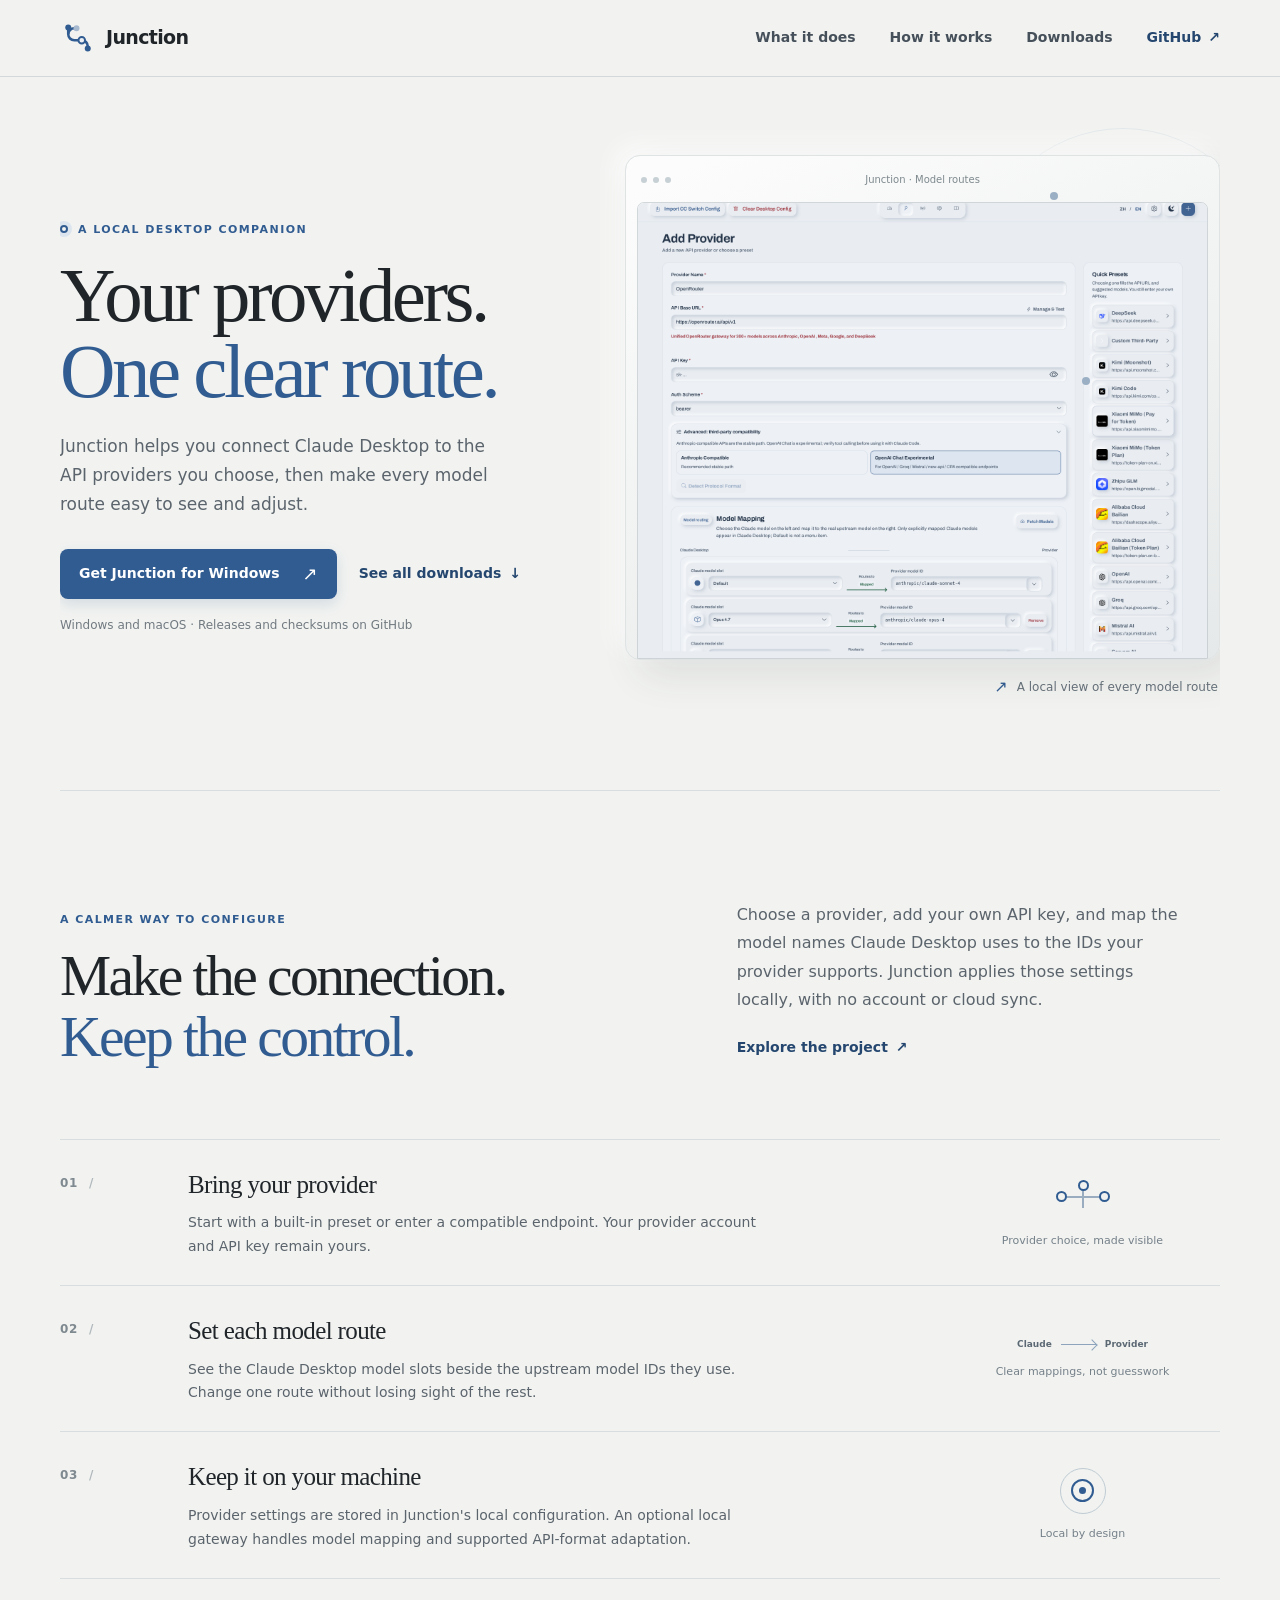
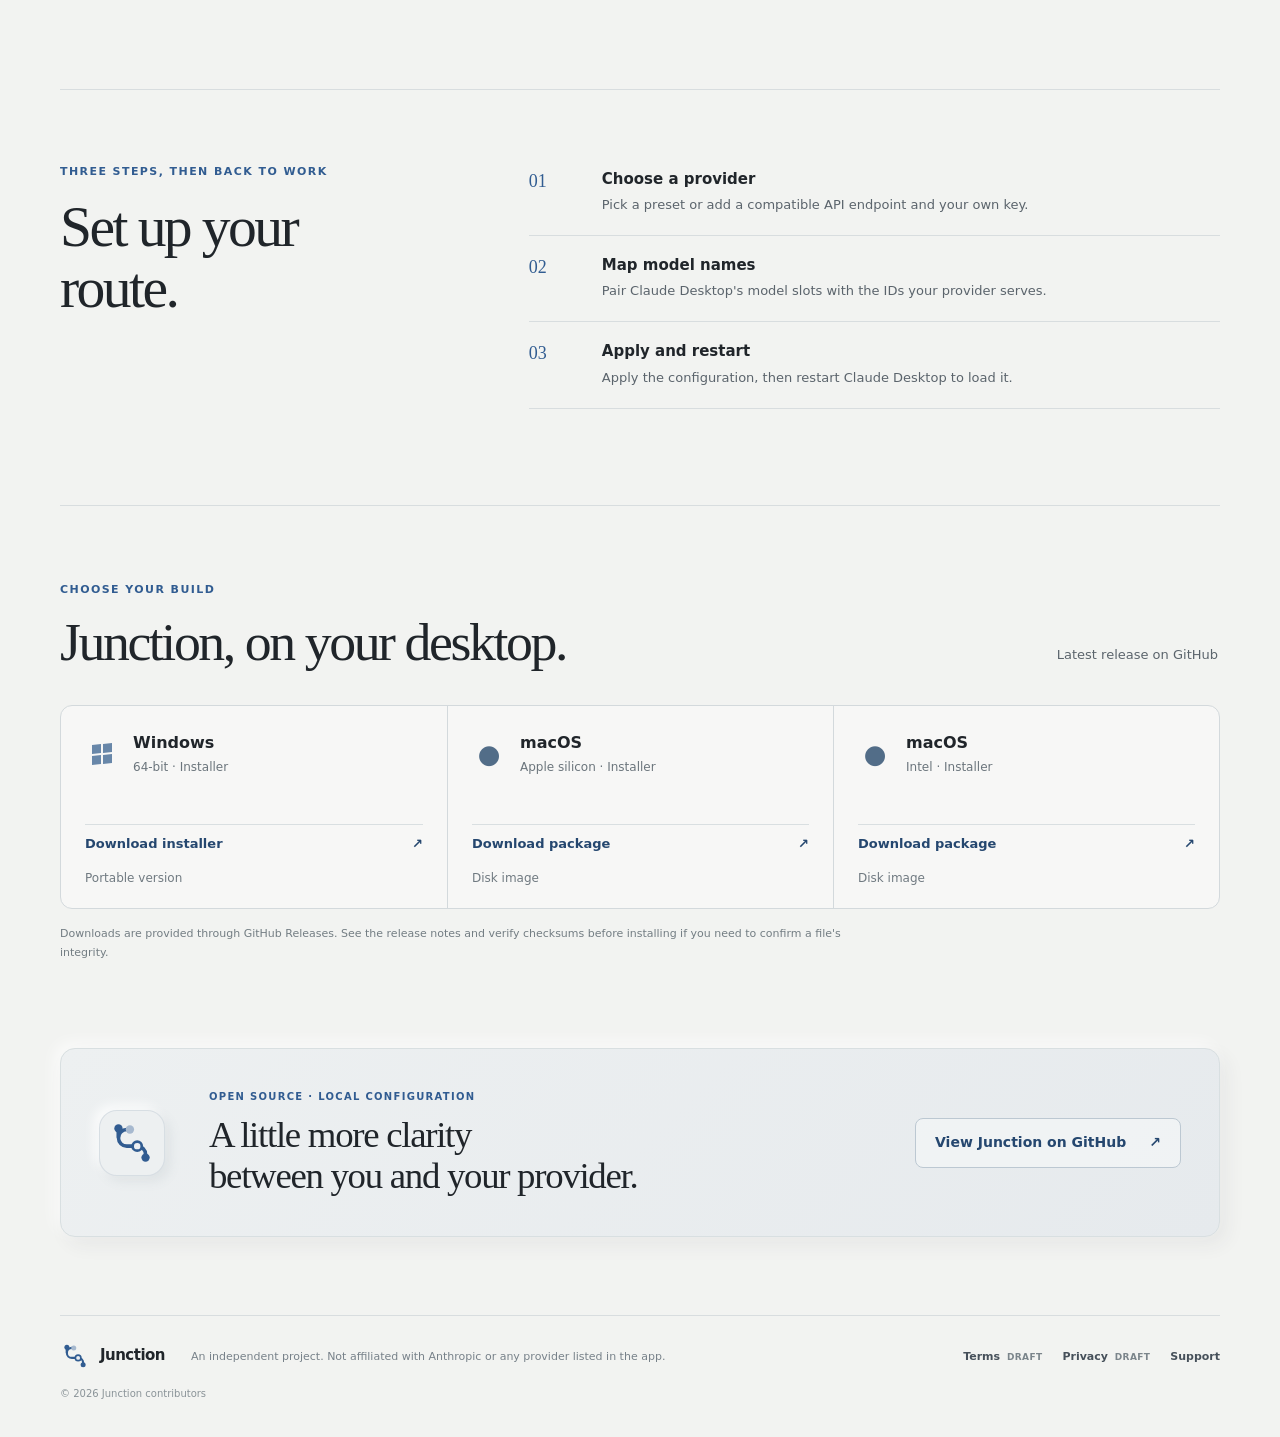
==== site/index.html @ 3b1fa1b7 "Rebrand desktop app as Junction and add product site Co-authored-by: arena-agent <297053741+arena-ag" ====
<!doctype html>
<html lang="en">
<head>
  <meta charset="utf-8">
  <meta name="viewport" content="width=device-width, initial-scale=1">
  <meta name="theme-color" content="#f2f3f1">
  <meta name="description" content="Junction keeps Claude Desktop provider settings and model routes in one clear, local control panel.">
  <title>Junction | Your providers, in one place</title>
  <link rel="icon" href="assets/junction-mark.svg" type="image/svg+xml">
  <link rel="stylesheet" href="styles.css">
  <script src="nav.js" defer></script>
  <script src="app.js" defer></script>
</head>
<body>
  <a class="skip-link" href="#main">Skip to content</a>
  <header class="site-header">
    <div class="header-inner">
      <a class="brand" href="#top" aria-label="Junction home">
        <img src="assets/junction-mark.svg" width="36" height="36" alt="">
        <span>Junction</span>
      </a>
      <button class="menu-toggle" type="button" aria-expanded="false" aria-controls="primary-nav">
        <span class="sr-only">Toggle navigation</span><span class="menu-lines" aria-hidden="true"></span>
      </button>
      <nav id="primary-nav" class="primary-nav" aria-label="Main navigation">
        <a href="#features">What it does</a>
        <a href="#how-it-works">How it works</a>
        <a href="#downloads">Downloads</a>
        <a class="nav-github" href="https://github.com/sarang-cmd/cc-desktop-switch" target="_blank" rel="noopener noreferrer">GitHub <span aria-hidden="true">↗</span></a>
      </nav>
    </div>
  </header>

  <main id="main">
    <section class="hero section-wrap" id="top" aria-labelledby="hero-title">
      <div class="hero-copy">
        <p class="eyebrow"><span class="eyebrow-dot" aria-hidden="true"></span> A local desktop companion</p>
        <h1 id="hero-title">Your providers.<br><span>One clear route.</span></h1>
        <p class="hero-lede">Junction helps you connect Claude Desktop to the API providers you choose, then make every model route easy to see and adjust.</p>
        <div class="hero-actions">
          <a class="button button-primary" id="hero-download" href="https://github.com/sarang-cmd/cc-desktop-switch/releases/latest" target="_blank" rel="noopener noreferrer">
            <span class="button-label">Get Junction for Windows</span><span class="button-arrow" aria-hidden="true">↗</span>
          </a>
          <a class="text-link" href="#downloads">See all downloads <span aria-hidden="true">↓</span></a>
        </div>
        <p class="release-note" id="release-note">Windows and macOS · Latest release</p>
      </div>
      <div class="hero-visual">
        <div class="visual-frame">
          <div class="visual-topbar" aria-hidden="true"><span></span><span></span><span></span><div>Junction · Model routes</div></div>
          <img class="product-shot" src="assets/provider-routing.png" alt="Junction's model-routing patchboard, showing provider model IDs mapped to Claude Desktop model slots">
        </div>
        <p class="visual-caption"><span class="caption-mark" aria-hidden="true">↗</span> A local view of every model route</p>
      </div>
      <div class="hero-orbit" aria-hidden="true"><span></span><span></span><span></span></div>
    </section>

    <section class="intro section-wrap" id="features" aria-labelledby="intro-title">
      <div class="section-heading">
        <p class="eyebrow">A calmer way to configure</p>
        <h2 id="intro-title">Make the connection.<br><span>Keep the control.</span></h2>
      </div>
      <div class="intro-copy">
        <p>Choose a provider, add your own API key, and map the model names Claude Desktop uses to the IDs your provider supports. Junction applies those settings locally, with no account or cloud sync.</p>
        <a class="text-link" href="https://github.com/sarang-cmd/cc-desktop-switch#what-you-can-do" target="_blank" rel="noopener noreferrer">Explore the project <span aria-hidden="true">↗</span></a>
      </div>
    </section>

    <section class="feature-list section-wrap" aria-label="Junction features">
      <article class="feature-row">
        <div class="feature-index">01 <span aria-hidden="true">/</span></div>
        <div class="feature-main"><h3>Bring your provider</h3><p>Start with a built-in preset or enter a compatible endpoint. Your provider account and API key remain yours.</p></div>
        <div class="feature-aside"><span class="feature-symbol symbol-nodes" aria-hidden="true"><i></i><i></i><i></i></span><span>Provider choice, made visible</span></div>
      </article>
      <article class="feature-row">
        <div class="feature-index">02 <span aria-hidden="true">/</span></div>
        <div class="feature-main"><h3>Set each model route</h3><p>See the Claude Desktop model slots beside the upstream model IDs they use. Change one route without losing sight of the rest.</p></div>
        <div class="feature-aside"><span class="route-sample" aria-hidden="true"><b>Claude</b><i></i><b>Provider</b></span><span>Clear mappings, not guesswork</span></div>
      </article>
      <article class="feature-row">
        <div class="feature-index">03 <span aria-hidden="true">/</span></div>
        <div class="feature-main"><h3>Keep it on your machine</h3><p>Provider settings are stored in Junction's local configuration. An optional local gateway handles model mapping and supported API-format adaptation.</p></div>
        <div class="feature-aside"><span class="local-symbol" aria-hidden="true"><span></span></span><span>Local by design</span></div>
      </article>
    </section>

    <section class="how section-wrap" id="how-it-works" aria-labelledby="how-title">
      <div class="how-heading">
        <p class="eyebrow">Three steps, then back to work</p>
        <h2 id="how-title">Set up your route.</h2>
      </div>
      <ol class="steps">
        <li><span class="step-number">01</span><div><h3>Choose a provider</h3><p>Pick a preset or add a compatible API endpoint and your own key.</p></div></li>
        <li><span class="step-number">02</span><div><h3>Map model names</h3><p>Pair Claude Desktop's model slots with the IDs your provider serves.</p></div></li>
        <li><span class="step-number">03</span><div><h3>Apply and restart</h3><p>Apply the configuration, then restart Claude Desktop to load it.</p></div></li>
      </ol>
    </section>

    <section class="downloads section-wrap" id="downloads" aria-labelledby="download-title">
      <div class="downloads-heading">
        <div><p class="eyebrow">Choose your build</p><h2 id="download-title">Junction, on your desktop.</h2></div>
        <p class="download-version" id="download-version">Latest release</p>
      </div>
      <div class="download-grid" id="download-grid" aria-live="polite">
        <article class="download-item" data-platform="windows">
          <div class="download-platform"><span class="platform-glyph glyph-windows" aria-hidden="true"><i></i><i></i><i></i><i></i></span><div><h3>Windows</h3><p>64-bit · Installer</p></div></div>
          <a class="download-link" data-asset="windows-installer" href="https://github.com/sarang-cmd/cc-desktop-switch/releases/latest" target="_blank" rel="noopener noreferrer">Download installer <span aria-hidden="true">↗</span></a>
          <a class="download-secondary" data-asset="windows-portable" href="https://github.com/sarang-cmd/cc-desktop-switch/releases/latest" target="_blank" rel="noopener noreferrer">Portable version</a>
        </article>
        <article class="download-item" data-platform="mac-arm">
          <div class="download-platform"><span class="platform-glyph glyph-apple" aria-hidden="true">●</span><div><h3>macOS</h3><p>Apple silicon · Installer</p></div></div>
          <a class="download-link" data-asset="mac-arm-pkg" href="https://github.com/sarang-cmd/cc-desktop-switch/releases/latest" target="_blank" rel="noopener noreferrer">Download package <span aria-hidden="true">↗</span></a>
          <a class="download-secondary" data-asset="mac-arm-dmg" href="https://github.com/sarang-cmd/cc-desktop-switch/releases/latest" target="_blank" rel="noopener noreferrer">Disk image</a>
        </article>
        <article class="download-item" data-platform="mac-intel">
          <div class="download-platform"><span class="platform-glyph glyph-apple" aria-hidden="true">●</span><div><h3>macOS</h3><p>Intel · Installer</p></div></div>
          <a class="download-link" data-asset="mac-intel-pkg" href="https://github.com/sarang-cmd/cc-desktop-switch/releases/latest" target="_blank" rel="noopener noreferrer">Download package <span aria-hidden="true">↗</span></a>
          <a class="download-secondary" data-asset="mac-intel-dmg" href="https://github.com/sarang-cmd/cc-desktop-switch/releases/latest" target="_blank" rel="noopener noreferrer">Disk image</a>
        </article>
      </div>
      <p class="download-footnote">Downloads are provided through GitHub Releases. See the release notes and verify checksums before installing if you need to confirm a file's integrity.</p>
    </section>

    <section class="closing section-wrap" aria-labelledby="closing-title">
      <div class="closing-mark"><img src="assets/junction-mark.svg" alt="" width="56" height="56"></div>
      <div><p class="eyebrow">Open source · Local configuration</p><h2 id="closing-title">A little more clarity<br>between you and your provider.</h2></div>
      <a class="button button-secondary" href="https://github.com/sarang-cmd/cc-desktop-switch" target="_blank" rel="noopener noreferrer">View Junction on GitHub <span aria-hidden="true">↗</span></a>
    </section>
  </main>

  <footer class="site-footer section-wrap">
    <a class="brand footer-brand" href="#top"><img src="assets/junction-mark.svg" width="30" height="30" alt=""><span>Junction</span></a>
    <p class="footer-note">An independent project. Not affiliated with Anthropic or any provider listed in the app.</p>
    <nav aria-label="Legal and project links"><a href="terms.html">Terms <span class="draft-label">Draft</span></a><a href="privacy.html">Privacy <span class="draft-label">Draft</span></a><a href="https://github.com/sarang-cmd/cc-desktop-switch/issues" target="_blank" rel="noopener noreferrer">Support</a></nav>
    <p class="copyright">© 2026 Junction contributors</p>
  </footer>
</body>
</html>
---- site/styles.css ----
:root {
  color-scheme: light;
  --paper: #f2f3f1;
  --paper-alt: #e9ecee;
  --ink: #20252a;
  --muted: #5b646c;
  --line: #d8dddf;
  --blue: #315c91;
  --blue-dark: #25476f;
  --blue-soft: #dce5ee;
  --white: #fbfcfb;
  --radius: 18px;
  font-family: "Avenir Next", Avenir, "Segoe UI", system-ui, sans-serif;
  font-synthesis: none;
  text-rendering: optimizeLegibility;
  -webkit-font-smoothing: antialiased;
  -moz-osx-font-smoothing: grayscale;
}
* { box-sizing: border-box; }
html { scroll-behavior: smooth; scroll-padding-top: 94px; }
body { margin: 0; background: var(--paper); color: var(--ink); font-size: 16px; line-height: 1.55; }
a { color: inherit; text-decoration-thickness: 1px; text-underline-offset: .2em; }
a:focus-visible, button:focus-visible { outline: 3px solid #5c82b0; outline-offset: 4px; border-radius: 4px; }
button, a { -webkit-tap-highlight-color: transparent; }
img { display: block; max-width: 100%; }
.sr-only, .skip-link:not(:focus) { position: absolute; width: 1px; height: 1px; padding: 0; margin: -1px; overflow: hidden; clip: rect(0,0,0,0); white-space: nowrap; border: 0; }
.skip-link:focus { position: fixed; z-index: 20; top: 10px; left: 10px; padding: 10px 14px; color: white; background: var(--blue-dark); }
.section-wrap, .header-inner { width: min(1160px, calc(100% - 64px)); margin-inline: auto; }
.site-header { position: sticky; z-index: 10; top: 0; border-bottom: 1px solid rgba(200,207,210,.72); background: rgba(242,243,241,.94); backdrop-filter: blur(12px); }
.header-inner { min-height: 76px; display: flex; align-items: center; justify-content: space-between; }
.brand { display: inline-flex; align-items: center; gap: 10px; color: var(--ink); text-decoration: none; font-size: 19px; font-weight: 720; letter-spacing: -.035em; }
.brand img { width: 36px; height: 36px; }
.primary-nav { display: flex; align-items: center; gap: 34px; }
.primary-nav a, .site-footer nav a { color: #46505a; text-decoration: none; font-size: 14px; font-weight: 550; }
.primary-nav a:hover, .site-footer nav a:hover { color: var(--blue); }
.primary-nav .nav-github { display: inline-flex; align-items: center; gap: 7px; color: var(--blue-dark); }
.menu-toggle { display: none; border: 0; background: transparent; padding: 10px; }
.menu-lines, .menu-lines::before, .menu-lines::after { display: block; width: 22px; height: 2px; background: var(--ink); content: ""; transition: transform .18s ease; }
.menu-lines::before { transform: translateY(-7px); }
.menu-lines::after { transform: translateY(5px); }
.hero { position: relative; display: grid; grid-template-columns: .93fr 1.07fr; align-items: center; min-height: 622px; gap: 48px; padding-block: 78px 90px; overflow: hidden; }
.hero-copy { position: relative; z-index: 1; max-width: 490px; }
.eyebrow { display: flex; align-items: center; gap: 10px; margin: 0 0 20px; color: var(--blue); font-size: 11px; font-weight: 730; letter-spacing: .13em; text-transform: uppercase; }
.eyebrow-dot { width: 8px; height: 8px; border: 2px solid var(--blue); border-radius: 50%; box-shadow: 0 0 0 4px #dce5ee; }
h1, h2, h3, p { margin-top: 0; }
h1, h2 { font-family: "Iowan Old Style", "Palatino Linotype", "Book Antiqua", Georgia, serif; font-weight: 500; letter-spacing: -.045em; }
h1 { max-width: 570px; margin-bottom: 22px; font-size: clamp(3.3rem, 6vw, 5.2rem); line-height: .99; }
h1 span, .section-heading h2 span { color: var(--blue); }
.hero-lede { max-width: 450px; margin-bottom: 30px; color: var(--muted); font-size: 17px; line-height: 1.7; }
.hero-actions { display: flex; flex-wrap: wrap; align-items: center; gap: 22px; }
.button { min-height: 50px; display: inline-flex; align-items: center; justify-content: center; gap: 23px; padding: 0 19px; border-radius: 8px; font-size: 14px; font-weight: 650; text-decoration: none; transition: background .18s ease, transform .18s ease, box-shadow .18s ease; }
.button:hover { transform: translateY(-1px); }
.button-primary { color: #fff; background: var(--blue); box-shadow: 0 5px 14px rgba(49,92,145,.16); }
.button-primary:hover { background: var(--blue-dark); box-shadow: 0 8px 18px rgba(49,92,145,.21); }
.button-arrow { font-size: 18px; font-weight: 400; }
.text-link { display: inline-flex; align-items: center; gap: 8px; color: var(--blue-dark); font-size: 14px; font-weight: 650; text-decoration: none; }
.text-link:hover { text-decoration: underline; text-underline-offset: 4px; }
.release-note { margin: 17px 0 0; color: #717a80; font-size: 12px; }
.hero-visual { position: relative; z-index: 1; width: 100%; }
.visual-frame { position: relative; padding: 11px 11px 0; border: 1px solid #dfe3e4; border-radius: 15px; background: linear-gradient(155deg, #fbfcfb 5%, #e6e9e9 100%); box-shadow: 14px 16px 38px rgba(45,54,63,.10), -9px -9px 26px rgba(255,255,255,.72); overflow: hidden; }
.visual-topbar { position: relative; height: 35px; display: flex; align-items: center; gap: 6px; padding: 0 4px 10px; color: #7e898e; font-size: 10px; }
.visual-topbar > span { width: 6px; height: 6px; border-radius: 50%; background: #c7d0d5; }
.visual-topbar > div { position: absolute; left: 50%; transform: translateX(-50%); white-space: nowrap; }
.product-shot { width: 100%; border-radius: 7px 7px 0 0; border: 1px solid rgba(183,192,197,.6); object-fit: cover; object-position: top; }
.visual-caption { display: flex; justify-content: flex-end; align-items: center; gap: 9px; margin: 15px 2px 0; color: #66717a; font-size: 12px; }
.caption-mark { color: var(--blue); font-size: 16px; }
.hero-orbit { position: absolute; top: 51px; right: -48px; width: 290px; height: 290px; border: 1px solid rgba(141,164,187,.17); border-radius: 50%; pointer-events: none; }
.hero-orbit::before, .hero-orbit::after { position: absolute; inset: 27px; border: 1px solid rgba(141,164,187,.14); border-radius: 50%; content: ""; }
.hero-orbit::after { inset: 58px; }
.hero-orbit span { position: absolute; z-index: 1; width: 8px; height: 8px; border-radius: 50%; background: #9aafc4; }
.hero-orbit span:nth-child(1) { top: 63px; left: 71px; }
.hero-orbit span:nth-child(2) { top: 143px; right: 29px; }
.hero-orbit span:nth-child(3) { bottom: 32px; left: 103px; }
.intro { display: grid; grid-template-columns: 1.1fr .9fr; gap: 86px; align-items: end; padding-block: 110px 72px; border-top: 1px solid var(--line); }
.section-heading .eyebrow, .how-heading .eyebrow, .downloads-heading .eyebrow { margin-bottom: 16px; }
.section-heading h2, .how-heading h2, .downloads-heading h2 { margin: 0; font-size: clamp(2.5rem, 4.5vw, 4rem); line-height: 1.06; }
.intro-copy { max-width: 450px; padding-bottom: 7px; }
.intro-copy p { margin: 0 0 20px; color: var(--muted); font-size: 16px; line-height: 1.78; }
.feature-list { padding-bottom: 110px; }
.feature-row { display: grid; grid-template-columns: 100px 1fr 275px; gap: 28px; align-items: center; min-height: 145px; padding-block: 26px; border-top: 1px solid var(--line); }
.feature-row:last-child { border-bottom: 1px solid var(--line); }
.feature-index { align-self: start; padding-top: 8px; color: #7f8990; font-size: 12px; font-weight: 650; letter-spacing: .06em; }
.feature-index span { margin-left: 6px; color: #b1b9bd; }
.feature-main h3 { margin: 0 0 7px; font-family: "Iowan Old Style", Georgia, serif; font-size: 25px; font-weight: 500; letter-spacing: -.025em; }
.feature-main p { max-width: 570px; margin: 0; color: var(--muted); font-size: 14px; line-height: 1.7; }
.feature-aside { display: flex; flex-direction: column; align-items: center; gap: 11px; color: #758089; font-size: 11px; }
.feature-symbol { position: relative; width: 68px; height: 46px; }
.symbol-nodes::before, .symbol-nodes::after { position: absolute; top: 21px; left: 13px; width: 41px; height: 2px; background: #9aadc0; content: ""; }
.symbol-nodes::after { top: 10px; left: 33px; width: 2px; height: 23px; }
.symbol-nodes i { position: absolute; z-index: 1; width: 11px; height: 11px; border: 2px solid var(--blue); border-radius: 50%; background: var(--paper); }
.symbol-nodes i:nth-child(1) { top: 16px; left: 7px; }
.symbol-nodes i:nth-child(2) { top: 5px; left: 29px; }
.symbol-nodes i:nth-child(3) { top: 16px; right: 7px; }
.route-sample { width: 150px; display: flex; align-items: center; justify-content: center; gap: 9px; color: #5c6974; font-size: 9px; }
.route-sample i { width: 35px; height: 1px; background: #8da4bc; position: relative; }
.route-sample i::after { position: absolute; top: -3px; right: 0; width: 7px; height: 7px; border-top: 1px solid #8da4bc; border-right: 1px solid #8da4bc; transform: rotate(45deg); content: ""; }
.local-symbol { width: 46px; height: 46px; display: grid; place-items: center; border: 1px solid #bfcbd3; border-radius: 50%; }
.local-symbol::before { width: 19px; height: 19px; border: 2px solid var(--blue); border-radius: 50%; content: ""; }
.local-symbol span { position: absolute; width: 7px; height: 7px; border-radius: 50%; background: var(--blue); }
.how { display: grid; grid-template-columns: .72fr 1.28fr; gap: 80px; padding-block: 73px 96px; border-top: 1px solid var(--line); }
.how-heading h2 { max-width: 350px; }
.steps { list-style: none; margin: 0; padding: 0; }
.steps li { display: grid; grid-template-columns: 53px 1fr; gap: 20px; padding: 18px 0 20px; border-bottom: 1px solid var(--line); }
.steps li:first-child { padding-top: 5px; }
.step-number { color: var(--blue); font-family: Georgia, serif; font-size: 18px; }
.steps h3 { margin: 0 0 4px; font-size: 15px; font-weight: 680; }
.steps p { max-width: 470px; margin: 0; color: var(--muted); font-size: 13px; }
.downloads { padding-block: 75px 86px; border-top: 1px solid var(--line); }
.downloads-heading { display: flex; align-items: end; justify-content: space-between; gap: 24px; margin-bottom: 34px; }
.downloads-heading h2 { font-size: clamp(2.25rem, 4.2vw, 3.6rem); }
.download-version { margin: 0 2px 6px 0; color: var(--muted); font-size: 13px; }
.download-grid { display: grid; grid-template-columns: repeat(3, 1fr); border: 1px solid #d3d9dc; border-radius: 12px; background: rgba(251,252,251,.54); overflow: hidden; }
.download-item { min-height: 202px; display: flex; flex-direction: column; padding: 25px 24px 20px; }
.download-item + .download-item { border-left: 1px solid #d3d9dc; }
.download-platform { display: flex; align-items: center; gap: 14px; margin-bottom: 21px; }
.download-platform h3 { margin: 0 0 2px; font-size: 16px; font-weight: 680; }
.download-platform p { margin: 0; color: #6b757c; font-size: 12px; }
.platform-glyph { width: 34px; height: 34px; display: grid; flex: none; place-content: center; }
.glyph-windows { grid-template-columns: 9px 9px; grid-template-rows: 9px 9px; gap: 2px; transform: skewY(-6deg); }
.glyph-windows i { background: #6887a9; }
.glyph-apple { color: #526d88; font-size: 26px; line-height: 1; }
.download-link { display: inline-flex; align-items: center; justify-content: space-between; margin-top: auto; padding: 9px 0 8px; color: var(--blue-dark); border-top: 1px solid #d9dfe1; font-size: 13px; font-weight: 680; text-decoration: none; }
.download-link:hover { text-decoration: underline; }
.download-secondary { width: fit-content; margin-top: 7px; color: #707a81; font-size: 12px; text-decoration: none; }
.download-secondary:hover { color: var(--blue-dark); text-decoration: underline; }
.download-footnote { max-width: 810px; margin: 16px 0 0; color: #737d83; font-size: 11px; line-height: 1.7; }
.closing { display: grid; grid-template-columns: 80px 1fr auto; align-items: center; gap: 30px; margin-block: 0 78px; padding: 40px 38px; border: 1px solid #d8dfe1; border-radius: 15px; background: linear-gradient(135deg, #edf0f1, #e6eaed); box-shadow: 7px 8px 20px rgba(45,54,63,.06), -5px -5px 16px rgba(255,255,255,.72); }
.closing-mark { width: 66px; height: 66px; display: grid; place-items: center; border: 1px solid rgba(136,157,178,.22); border-radius: 18px; background: #edf0f1; box-shadow: 5px 5px 12px rgba(99,115,130,.10), -5px -5px 12px rgba(255,255,255,.8); }
.closing-mark img { width: 50px; height: 50px; }
.closing .eyebrow { margin-bottom: 9px; font-size: 10px; }
.closing h2 { margin: 0; font-family: "Iowan Old Style", Georgia, serif; font-size: clamp(1.7rem, 3vw, 2.3rem); font-weight: 500; line-height: 1.12; letter-spacing: -.035em; }
.button-secondary { color: var(--blue-dark); border: 1px solid #bcc8d2; background: rgba(250,251,251,.5); }
.button-secondary:hover { background: #f9faf9; }
.site-footer { display: grid; grid-template-columns: auto 1fr auto; gap: 10px 26px; align-items: center; padding-block: 25px 35px; border-top: 1px solid var(--line); }
.footer-brand { font-size: 15px; }
.footer-brand img { width: 30px; height: 30px; }
.footer-note { margin: 0; color: #778189; font-size: 11px; }
.site-footer nav { display: flex; gap: 20px; }
.site-footer nav a { font-size: 11px; }
.draft-label { margin-left: 3px; color: #7b858b; font-size: 9px; text-transform: uppercase; letter-spacing: .04em; }
.copyright { grid-column: 1 / -1; margin: 5px 0 0; color: #8a9398; font-size: 10px; }

/* Legal pages */
.legal-page { min-height: 65vh; padding-block: 88px 100px; }
.legal-page .eyebrow { margin-bottom: 14px; }
.legal-page h1 { max-width: 760px; font-size: clamp(3rem, 6vw, 4.8rem); }
.legal-page .legal-intro { max-width: 720px; margin-bottom: 36px; padding: 17px 20px; border-left: 3px solid #819bb8; background: #e9edef; color: #46535e; font-size: 14px; }
.legal-copy { max-width: 740px; }
.legal-copy h2 { margin: 35px 0 10px; font-family: inherit; font-size: 18px; font-weight: 700; letter-spacing: -.02em; }
.legal-copy p, .legal-copy li { color: #525e67; font-size: 14px; line-height: 1.8; }
.legal-copy ul { padding-left: 22px; }
.legal-copy a { color: var(--blue-dark); }
.legal-back { display: inline-flex; margin-top: 32px; color: var(--blue-dark); font-size: 14px; font-weight: 650; text-decoration: none; }

@media (max-width: 920px) {
  .section-wrap, .header-inner { width: min(100% - 48px, 740px); }
  .hero { grid-template-columns: 1fr; gap: 42px; padding-block: 70px 76px; }
  .hero-copy { max-width: 620px; }
  .hero-visual { max-width: 700px; margin-inline: auto; }
  .hero-orbit { top: 38px; right: -90px; }
  .intro { gap: 45px; }
  .feature-row { grid-template-columns: 65px 1fr 200px; gap: 20px; }
  .how { gap: 42px; }
  .closing { grid-template-columns: 70px 1fr; }
  .closing .button { grid-column: 2; justify-self: start; }
}
@media (max-width: 640px) {
  .section-wrap, .header-inner { width: calc(100% - 40px); }
  .header-inner { min-height: 66px; }
  .brand { font-size: 18px; }
  .brand img { width: 33px; height: 33px; }
  .menu-toggle { display: block; }
  .primary-nav { position: absolute; top: 65px; right: 20px; left: 20px; display: none; flex-direction: column; align-items: stretch; gap: 0; padding: 8px 14px; border: 1px solid var(--line); border-radius: 10px; background: #f8f9f8; box-shadow: 0 12px 24px rgba(45,54,63,.12); }
  .primary-nav.is-open { display: flex; }
  .primary-nav a { padding: 12px 7px; }
  .primary-nav a + a { border-top: 1px solid #e1e5e6; }
  .hero { min-height: auto; gap: 38px; padding-block: 61px 61px; }
  .eyebrow { margin-bottom: 16px; font-size: 10px; }
  h1 { font-size: clamp(3.1rem, 14vw, 4.35rem); }
  .hero-lede { font-size: 15px; }
  .hero-actions { align-items: flex-start; flex-direction: column; gap: 17px; }
  .button { min-height: 48px; }
  .hero-orbit { top: 12px; right: -178px; transform: scale(.8); }
  .visual-frame { padding: 8px 8px 0; border-radius: 11px; box-shadow: 8px 9px 22px rgba(45,54,63,.09), -5px -5px 15px rgba(255,255,255,.72); }
  .visual-topbar { height: 28px; padding-bottom: 8px; }
  .visual-caption { margin-top: 10px; font-size: 10px; }
  .intro { grid-template-columns: 1fr; gap: 22px; padding-block: 68px 50px; }
  .section-heading h2, .how-heading h2 { font-size: 2.75rem; }
  .intro-copy p { font-size: 14px; }
  .feature-list { padding-bottom: 72px; }
  .feature-row { grid-template-columns: 42px 1fr; gap: 13px; min-height: unset; padding-block: 23px; }
  .feature-index { font-size: 10px; }
  .feature-main h3 { font-size: 22px; }
  .feature-main p { font-size: 13px; }
  .feature-aside { grid-column: 2; flex-direction: row; justify-content: flex-start; gap: 10px; margin-top: 8px; }
  .feature-aside > span:last-child { font-size: 10px; }
  .feature-symbol { transform: scale(.78); transform-origin: left center; width: 54px; margin-right: -8px; }
  .route-sample { width: 130px; }
  .how { grid-template-columns: 1fr; gap: 30px; padding-block: 56px 68px; }
  .steps li { grid-template-columns: 42px 1fr; gap: 14px; }
  .downloads { padding-block: 60px 64px; }
  .downloads-heading { align-items: flex-start; flex-direction: column; gap: 12px; margin-bottom: 24px; }
  .downloads-heading h2 { font-size: 2.65rem; }
  .download-grid { grid-template-columns: 1fr; }
  .download-item { min-height: 172px; padding: 21px; }
  .download-item + .download-item { border-top: 1px solid #d3d9dc; border-left: 0; }
  .download-platform { margin-bottom: 13px; }
  .closing { grid-template-columns: 52px 1fr; gap: 18px; margin-bottom: 50px; padding: 24px 19px; }
  .closing-mark { width: 50px; height: 50px; border-radius: 14px; }
  .closing-mark img { width: 42px; height: 42px; }
  .closing h2 { font-size: 1.65rem; }
  .closing .button { grid-column: 1 / -1; }
  .site-footer { grid-template-columns: 1fr auto; gap: 13px 10px; padding-block: 22px 28px; }
  .footer-note { grid-column: 1 / -1; grid-row: 2; }
  .site-footer nav { grid-column: 1 / -1; grid-row: 3; gap: 17px; }
  .copyright { grid-row: 4; }
  .legal-page { padding-block: 62px 75px; }
  .legal-page h1 { font-size: 3.2rem; }
}
@media (prefers-reduced-motion: reduce) {
  *, *::before, *::after { scroll-behavior: auto !important; animation-duration: .01ms !important; animation-iteration-count: 1 !important; transition-duration: .01ms !important; }
}
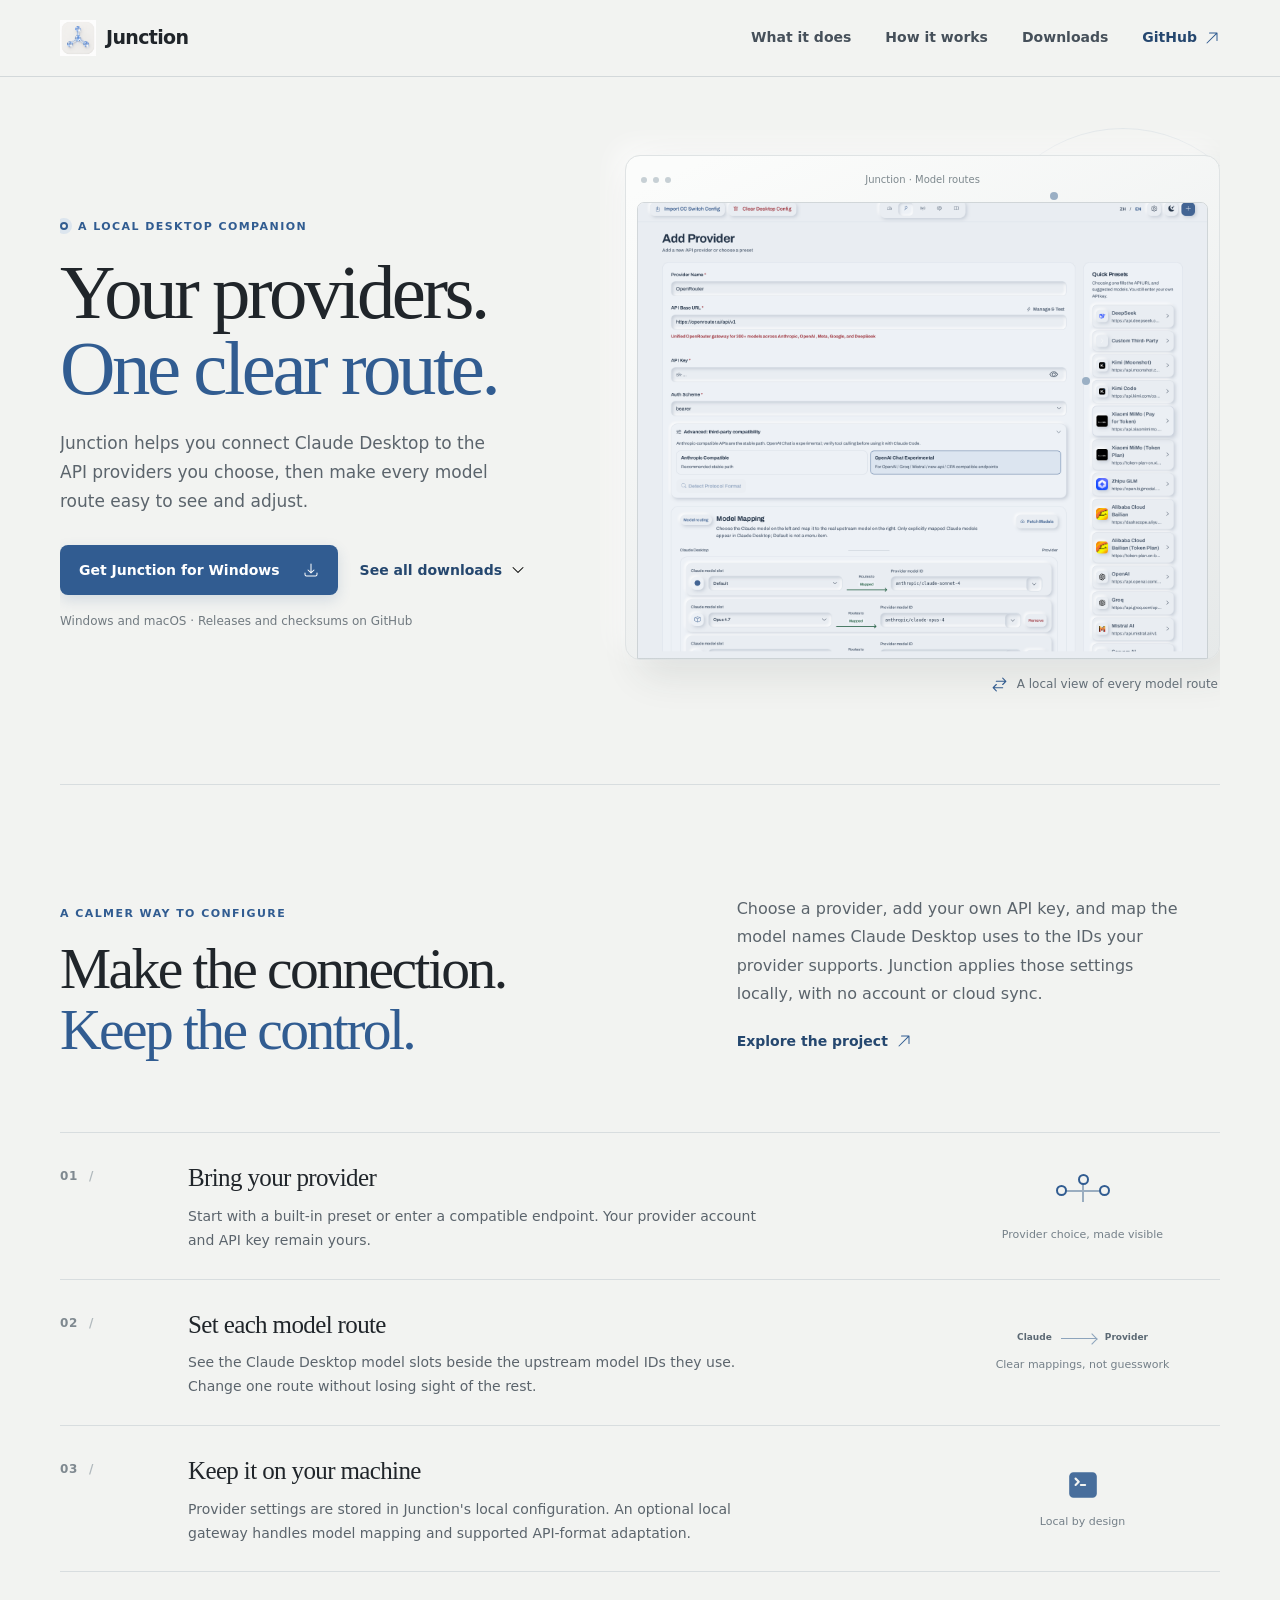
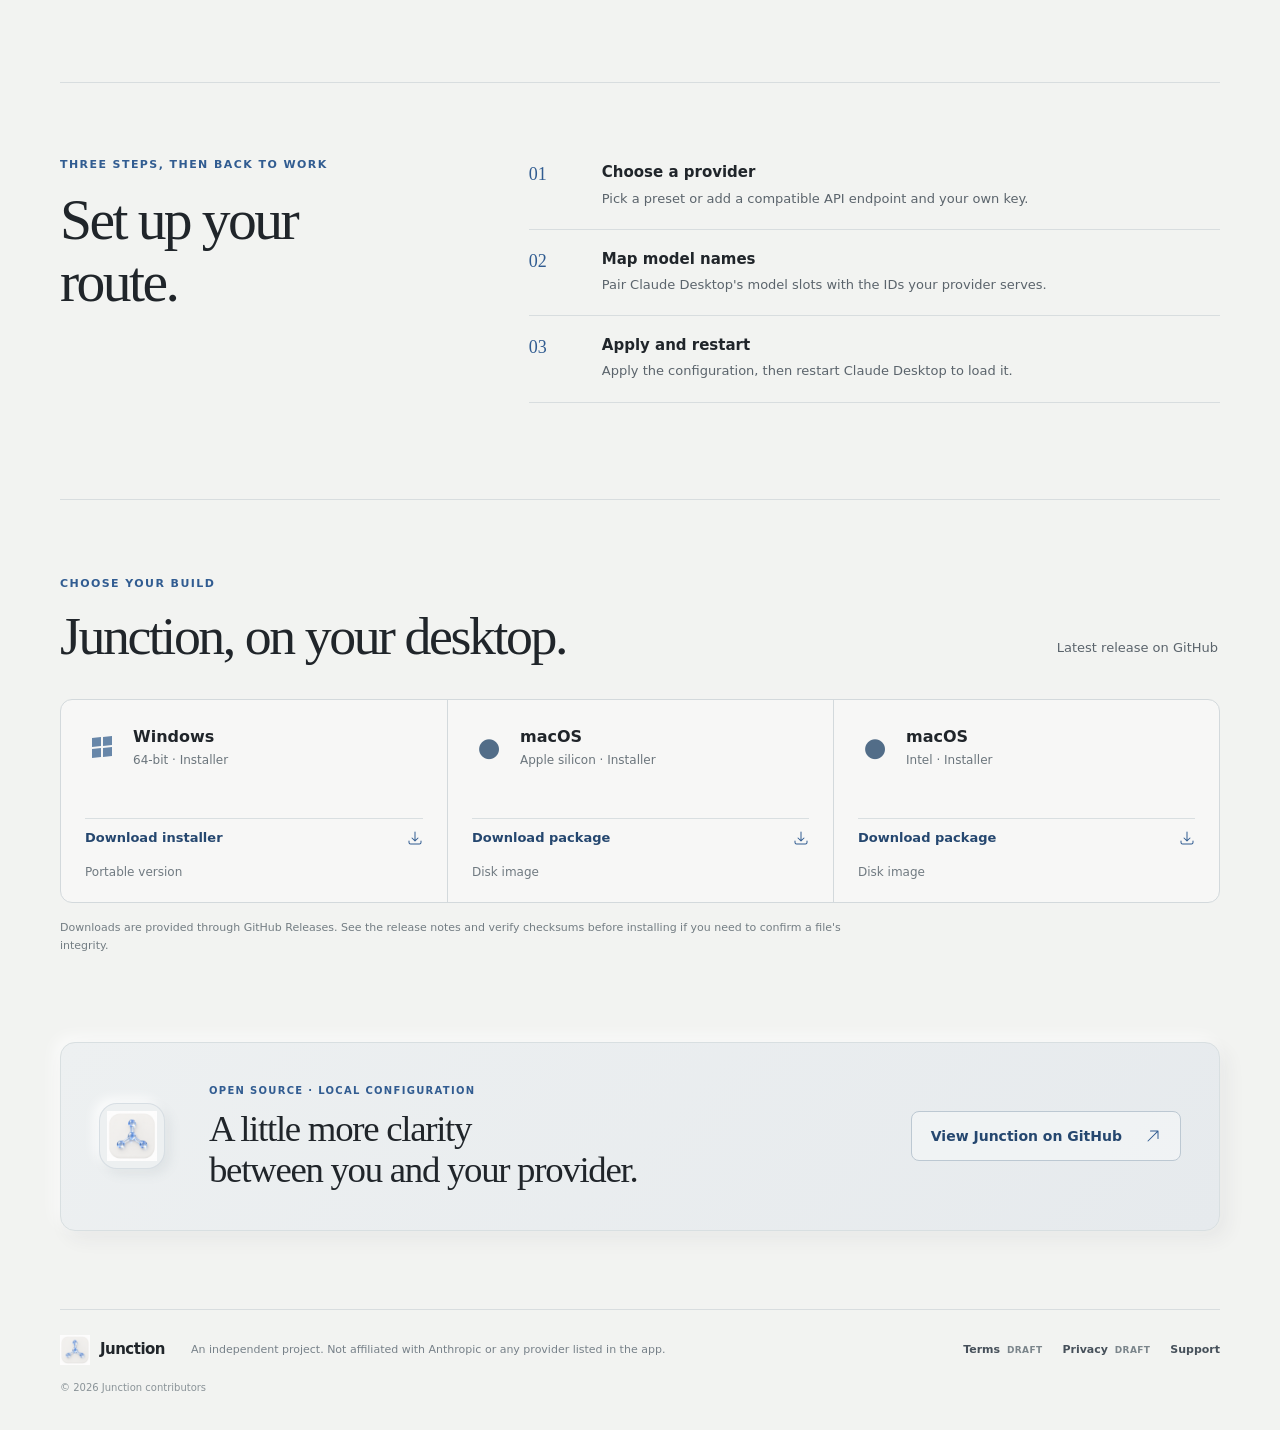
==== commit bcad2229: "Apply Junction liquid glass branding and Vercel site updates Co-authored-by: arena-agent <297053741+" ====
--- a/site/index.html
+++ b/site/index.html
@@ -6,7 +6,7 @@
   <meta name="theme-color" content="#f2f3f1">
   <meta name="description" content="Junction keeps Claude Desktop provider settings and model routes in one clear, local control panel.">
   <title>Junction | Your providers, in one place</title>
-  <link rel="icon" href="assets/junction-mark.svg" type="image/svg+xml">
+  <link rel="icon" href="assets/junction-liquid-glass.png" type="image/png">
   <link rel="stylesheet" href="styles.css">
   <script src="nav.js" defer></script>
   <script src="app.js" defer></script>
@@ -16,7 +16,7 @@
   <header class="site-header">
     <div class="header-inner">
       <a class="brand" href="#top" aria-label="Junction home">
-        <img src="assets/junction-mark.svg" width="36" height="36" alt="">
+        <img src="assets/junction-liquid-glass.png" width="36" height="36" alt="">
         <span>Junction</span>
       </a>
       <button class="menu-toggle" type="button" aria-expanded="false" aria-controls="primary-nav">
@@ -26,7 +26,7 @@
         <a href="#features">What it does</a>
         <a href="#how-it-works">How it works</a>
         <a href="#downloads">Downloads</a>
-        <a class="nav-github" href="https://github.com/sarang-cmd/cc-desktop-switch" target="_blank" rel="noopener noreferrer">GitHub <span aria-hidden="true">↗</span></a>
+        <a class="nav-github" href="https://github.com/sarang-cmd/junction" target="_blank" rel="noopener noreferrer">GitHub <img class="icon" src="assets/icons/arrow-up-right.svg" alt="" aria-hidden="true"></a>
       </nav>
     </div>
   </header>
@@ -38,10 +38,10 @@
         <h1 id="hero-title">Your providers.<br><span>One clear route.</span></h1>
         <p class="hero-lede">Junction helps you connect Claude Desktop to the API providers you choose, then make every model route easy to see and adjust.</p>
         <div class="hero-actions">
-          <a class="button button-primary" id="hero-download" href="https://github.com/sarang-cmd/cc-desktop-switch/releases/latest" target="_blank" rel="noopener noreferrer">
-            <span class="button-label">Get Junction for Windows</span><span class="button-arrow" aria-hidden="true">↗</span>
+          <a class="button button-primary" id="hero-download" href="https://github.com/sarang-cmd/junction/releases/latest" target="_blank" rel="noopener noreferrer">
+            <span class="button-label">Get Junction for Windows</span><img class="icon" src="assets/icons/arrow-down-tray.svg" alt="" aria-hidden="true">
           </a>
-          <a class="text-link" href="#downloads">See all downloads <span aria-hidden="true">↓</span></a>
+          <a class="text-link" href="#downloads">See all downloads <img class="icon" src="assets/icons/chevron-down.svg" alt="" aria-hidden="true"></a>
         </div>
         <p class="release-note" id="release-note">Windows and macOS · Latest release</p>
       </div>
@@ -50,7 +50,7 @@
           <div class="visual-topbar" aria-hidden="true"><span></span><span></span><span></span><div>Junction · Model routes</div></div>
           <img class="product-shot" src="assets/provider-routing.png" alt="Junction's model-routing patchboard, showing provider model IDs mapped to Claude Desktop model slots">
         </div>
-        <p class="visual-caption"><span class="caption-mark" aria-hidden="true">↗</span> A local view of every model route</p>
+        <p class="visual-caption"><img class="caption-icon" src="assets/icons/arrows-right-left.svg" alt="" aria-hidden="true"> A local view of every model route</p>
       </div>
       <div class="hero-orbit" aria-hidden="true"><span></span><span></span><span></span></div>
     </section>
@@ -62,7 +62,7 @@
       </div>
       <div class="intro-copy">
         <p>Choose a provider, add your own API key, and map the model names Claude Desktop uses to the IDs your provider supports. Junction applies those settings locally, with no account or cloud sync.</p>
-        <a class="text-link" href="https://github.com/sarang-cmd/cc-desktop-switch#what-you-can-do" target="_blank" rel="noopener noreferrer">Explore the project <span aria-hidden="true">↗</span></a>
+        <a class="text-link" href="https://github.com/sarang-cmd/junction#what-you-can-do" target="_blank" rel="noopener noreferrer">Explore the project <img class="icon" src="assets/icons/arrow-up-right.svg" alt="" aria-hidden="true"></a>
       </div>
     </section>
 
@@ -80,7 +80,7 @@
       <article class="feature-row">
         <div class="feature-index">03 <span aria-hidden="true">/</span></div>
         <div class="feature-main"><h3>Keep it on your machine</h3><p>Provider settings are stored in Junction's local configuration. An optional local gateway handles model mapping and supported API-format adaptation.</p></div>
-        <div class="feature-aside"><span class="local-symbol" aria-hidden="true"><span></span></span><span>Local by design</span></div>
+        <div class="feature-aside"><img class="feature-icon" src="assets/icons/command-line.svg" alt="" aria-hidden="true"><span>Local by design</span></div>
       </article>
     </section>
 
@@ -104,34 +104,34 @@
       <div class="download-grid" id="download-grid" aria-live="polite">
         <article class="download-item" data-platform="windows">
           <div class="download-platform"><span class="platform-glyph glyph-windows" aria-hidden="true"><i></i><i></i><i></i><i></i></span><div><h3>Windows</h3><p>64-bit · Installer</p></div></div>
-          <a class="download-link" data-asset="windows-installer" href="https://github.com/sarang-cmd/cc-desktop-switch/releases/latest" target="_blank" rel="noopener noreferrer">Download installer <span aria-hidden="true">↗</span></a>
-          <a class="download-secondary" data-asset="windows-portable" href="https://github.com/sarang-cmd/cc-desktop-switch/releases/latest" target="_blank" rel="noopener noreferrer">Portable version</a>
+          <a class="download-link" data-asset="windows-installer" href="https://github.com/sarang-cmd/junction/releases/latest" target="_blank" rel="noopener noreferrer">Download installer <img class="icon" src="assets/icons/arrow-down-tray.svg" alt="" aria-hidden="true"></a>
+          <a class="download-secondary" data-asset="windows-portable" href="https://github.com/sarang-cmd/junction/releases/latest" target="_blank" rel="noopener noreferrer">Portable version</a>
         </article>
         <article class="download-item" data-platform="mac-arm">
           <div class="download-platform"><span class="platform-glyph glyph-apple" aria-hidden="true">●</span><div><h3>macOS</h3><p>Apple silicon · Installer</p></div></div>
-          <a class="download-link" data-asset="mac-arm-pkg" href="https://github.com/sarang-cmd/cc-desktop-switch/releases/latest" target="_blank" rel="noopener noreferrer">Download package <span aria-hidden="true">↗</span></a>
-          <a class="download-secondary" data-asset="mac-arm-dmg" href="https://github.com/sarang-cmd/cc-desktop-switch/releases/latest" target="_blank" rel="noopener noreferrer">Disk image</a>
+          <a class="download-link" data-asset="mac-arm-pkg" href="https://github.com/sarang-cmd/junction/releases/latest" target="_blank" rel="noopener noreferrer">Download package <img class="icon" src="assets/icons/arrow-down-tray.svg" alt="" aria-hidden="true"></a>
+          <a class="download-secondary" data-asset="mac-arm-dmg" href="https://github.com/sarang-cmd/junction/releases/latest" target="_blank" rel="noopener noreferrer">Disk image</a>
         </article>
         <article class="download-item" data-platform="mac-intel">
           <div class="download-platform"><span class="platform-glyph glyph-apple" aria-hidden="true">●</span><div><h3>macOS</h3><p>Intel · Installer</p></div></div>
-          <a class="download-link" data-asset="mac-intel-pkg" href="https://github.com/sarang-cmd/cc-desktop-switch/releases/latest" target="_blank" rel="noopener noreferrer">Download package <span aria-hidden="true">↗</span></a>
-          <a class="download-secondary" data-asset="mac-intel-dmg" href="https://github.com/sarang-cmd/cc-desktop-switch/releases/latest" target="_blank" rel="noopener noreferrer">Disk image</a>
+          <a class="download-link" data-asset="mac-intel-pkg" href="https://github.com/sarang-cmd/junction/releases/latest" target="_blank" rel="noopener noreferrer">Download package <img class="icon" src="assets/icons/arrow-down-tray.svg" alt="" aria-hidden="true"></a>
+          <a class="download-secondary" data-asset="mac-intel-dmg" href="https://github.com/sarang-cmd/junction/releases/latest" target="_blank" rel="noopener noreferrer">Disk image</a>
         </article>
       </div>
       <p class="download-footnote">Downloads are provided through GitHub Releases. See the release notes and verify checksums before installing if you need to confirm a file's integrity.</p>
     </section>
 
     <section class="closing section-wrap" aria-labelledby="closing-title">
-      <div class="closing-mark"><img src="assets/junction-mark.svg" alt="" width="56" height="56"></div>
+      <div class="closing-mark"><img src="assets/junction-liquid-glass.png" alt="" width="56" height="56"></div>
       <div><p class="eyebrow">Open source · Local configuration</p><h2 id="closing-title">A little more clarity<br>between you and your provider.</h2></div>
-      <a class="button button-secondary" href="https://github.com/sarang-cmd/cc-desktop-switch" target="_blank" rel="noopener noreferrer">View Junction on GitHub <span aria-hidden="true">↗</span></a>
+      <a class="button button-secondary" href="https://github.com/sarang-cmd/junction" target="_blank" rel="noopener noreferrer">View Junction on GitHub <img class="icon" src="assets/icons/arrow-up-right.svg" alt="" aria-hidden="true"></a>
     </section>
   </main>
 
   <footer class="site-footer section-wrap">
-    <a class="brand footer-brand" href="#top"><img src="assets/junction-mark.svg" width="30" height="30" alt=""><span>Junction</span></a>
+    <a class="brand footer-brand" href="#top"><img src="assets/junction-liquid-glass.png" width="30" height="30" alt=""><span>Junction</span></a>
     <p class="footer-note">An independent project. Not affiliated with Anthropic or any provider listed in the app.</p>
-    <nav aria-label="Legal and project links"><a href="terms.html">Terms <span class="draft-label">Draft</span></a><a href="privacy.html">Privacy <span class="draft-label">Draft</span></a><a href="https://github.com/sarang-cmd/cc-desktop-switch/issues" target="_blank" rel="noopener noreferrer">Support</a></nav>
+    <nav aria-label="Legal and project links"><a href="terms.html">Terms <span class="draft-label">Draft</span></a><a href="privacy.html">Privacy <span class="draft-label">Draft</span></a><a href="https://github.com/sarang-cmd/junction/issues" target="_blank" rel="noopener noreferrer">Support</a></nav>
     <p class="copyright">© 2026 Junction contributors</p>
   </footer>
 </body>
--- a/site/styles.css
+++ b/site/styles.css
@@ -52,7 +52,9 @@
 .button:hover { transform: translateY(-1px); }
 .button-primary { color: #fff; background: var(--blue); box-shadow: 0 5px 14px rgba(49,92,145,.16); }
 .button-primary:hover { background: var(--blue-dark); box-shadow: 0 8px 18px rgba(49,92,145,.21); }
-.button-arrow { font-size: 18px; font-weight: 400; }
+.icon { width: 16px; height: 16px; flex: none; object-fit: contain; }
+.button-primary .icon { filter: brightness(0) invert(1); }
+.caption-icon { width: 17px; height: 17px; flex: none; }
 .text-link { display: inline-flex; align-items: center; gap: 8px; color: var(--blue-dark); font-size: 14px; font-weight: 650; text-decoration: none; }
 .text-link:hover { text-decoration: underline; text-underline-offset: 4px; }
 .release-note { margin: 17px 0 0; color: #717a80; font-size: 12px; }
@@ -63,7 +65,7 @@
 .visual-topbar > div { position: absolute; left: 50%; transform: translateX(-50%); white-space: nowrap; }
 .product-shot { width: 100%; border-radius: 7px 7px 0 0; border: 1px solid rgba(183,192,197,.6); object-fit: cover; object-position: top; }
 .visual-caption { display: flex; justify-content: flex-end; align-items: center; gap: 9px; margin: 15px 2px 0; color: #66717a; font-size: 12px; }
-.caption-mark { color: var(--blue); font-size: 16px; }
+.feature-icon { width: 34px; height: 34px; flex: none; opacity: .88; }
 .hero-orbit { position: absolute; top: 51px; right: -48px; width: 290px; height: 290px; border: 1px solid rgba(141,164,187,.17); border-radius: 50%; pointer-events: none; }
 .hero-orbit::before, .hero-orbit::after { position: absolute; inset: 27px; border: 1px solid rgba(141,164,187,.14); border-radius: 50%; content: ""; }
 .hero-orbit::after { inset: 58px; }
@@ -94,9 +96,6 @@
 .route-sample { width: 150px; display: flex; align-items: center; justify-content: center; gap: 9px; color: #5c6974; font-size: 9px; }
 .route-sample i { width: 35px; height: 1px; background: #8da4bc; position: relative; }
 .route-sample i::after { position: absolute; top: -3px; right: 0; width: 7px; height: 7px; border-top: 1px solid #8da4bc; border-right: 1px solid #8da4bc; transform: rotate(45deg); content: ""; }
-.local-symbol { width: 46px; height: 46px; display: grid; place-items: center; border: 1px solid #bfcbd3; border-radius: 50%; }
-.local-symbol::before { width: 19px; height: 19px; border: 2px solid var(--blue); border-radius: 50%; content: ""; }
-.local-symbol span { position: absolute; width: 7px; height: 7px; border-radius: 50%; background: var(--blue); }
 .how { display: grid; grid-template-columns: .72fr 1.28fr; gap: 80px; padding-block: 73px 96px; border-top: 1px solid var(--line); }
 .how-heading h2 { max-width: 350px; }
 .steps { list-style: none; margin: 0; padding: 0; }
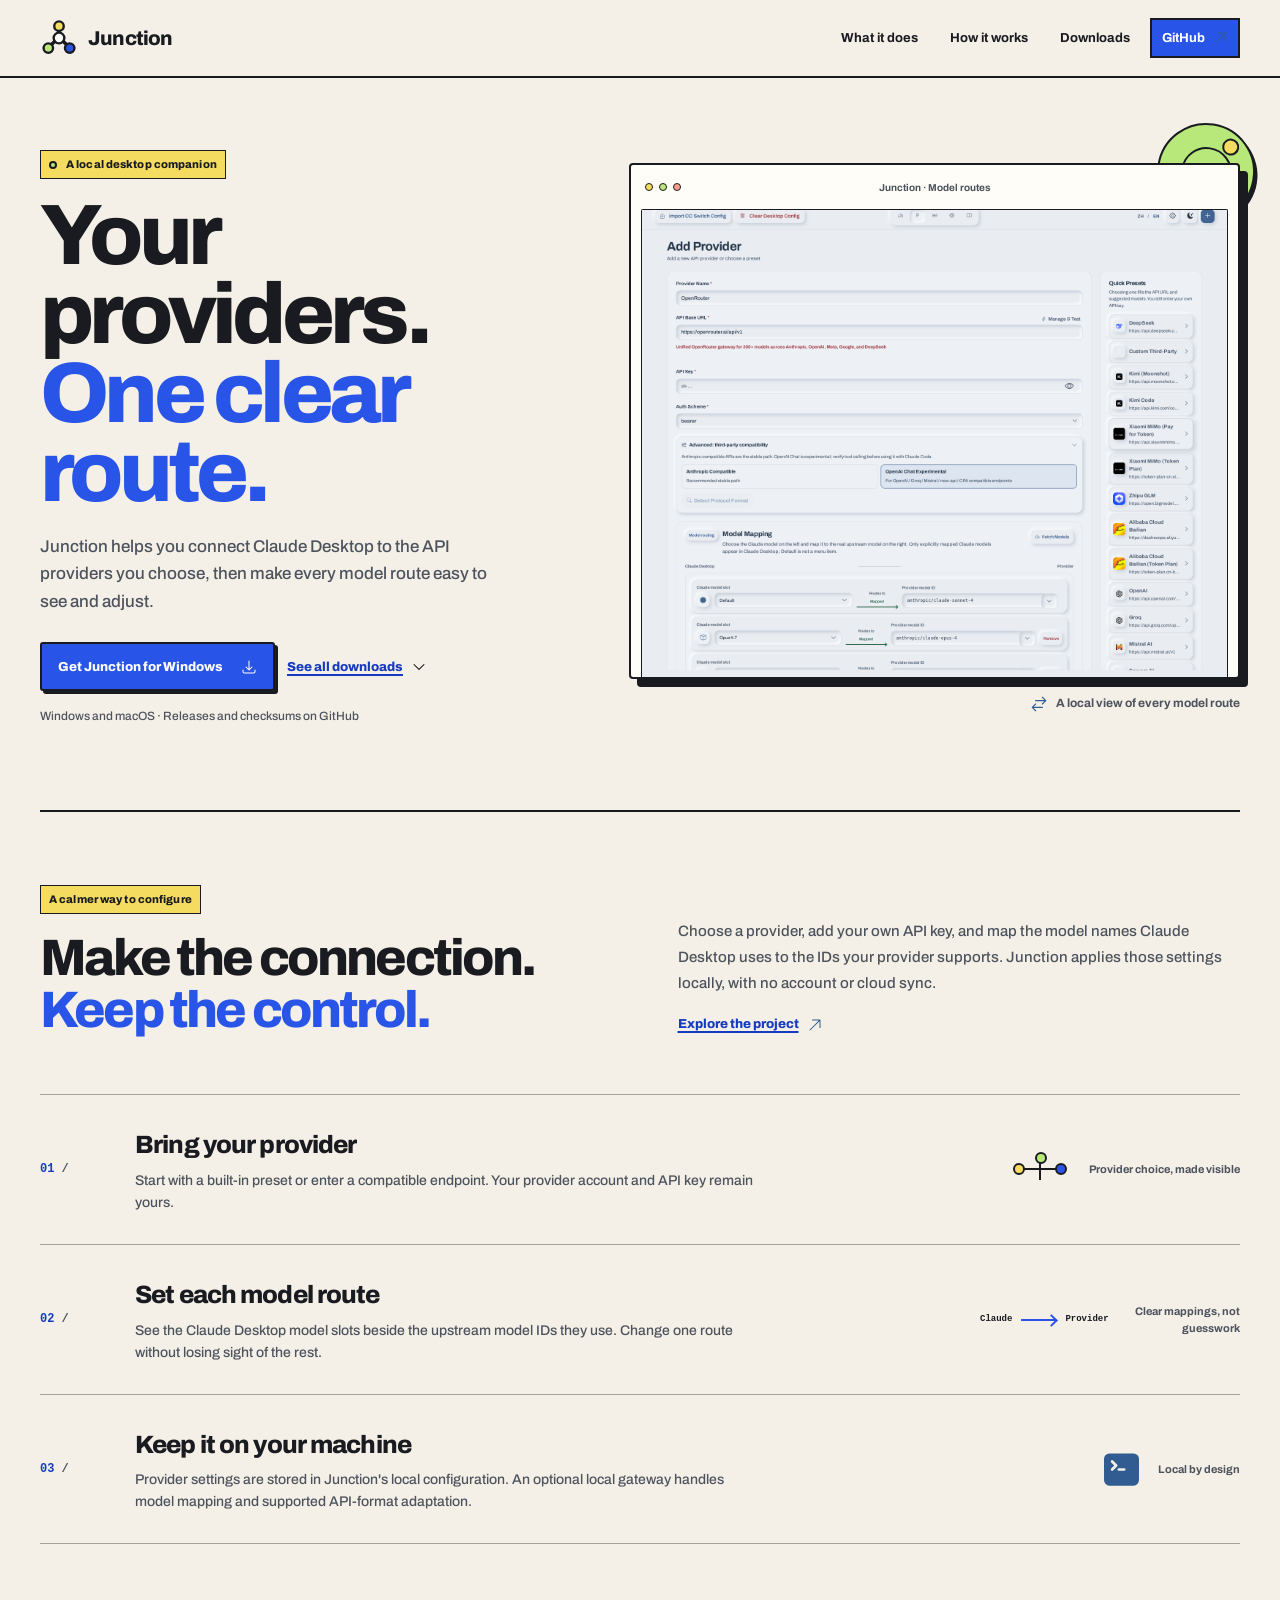
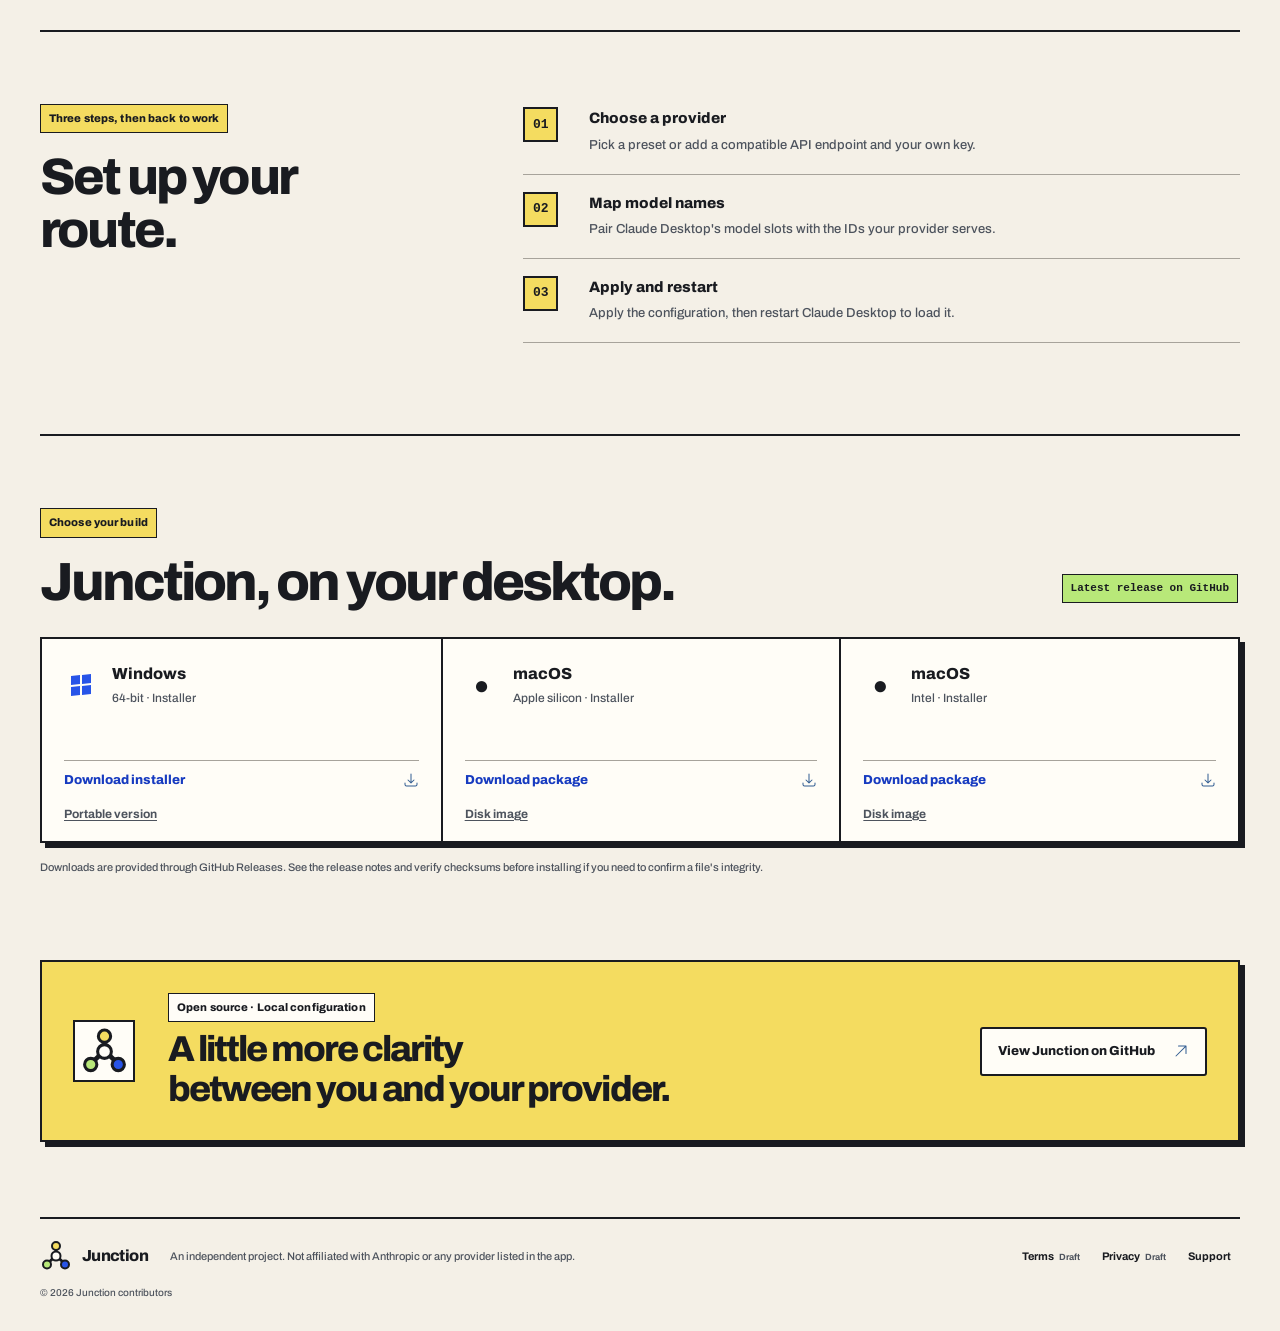
==== commit a0003d40: "Refresh Junction UI and configLibrary integration Co-authored-by: arena-agent <297053741+arena-agent" ====
--- a/site/index.html
+++ b/site/index.html
@@ -3,10 +3,10 @@
 <head>
   <meta charset="utf-8">
   <meta name="viewport" content="width=device-width, initial-scale=1">
-  <meta name="theme-color" content="#f2f3f1">
+  <meta name="theme-color" content="#f4f0e7">
   <meta name="description" content="Junction keeps Claude Desktop provider settings and model routes in one clear, local control panel.">
   <title>Junction | Your providers, in one place</title>
-  <link rel="icon" href="assets/junction-liquid-glass.png" type="image/png">
+  <link rel="icon" href="assets/junction-mark.svg" type="image/svg+xml">
   <link rel="stylesheet" href="styles.css">
   <script src="nav.js" defer></script>
   <script src="app.js" defer></script>
@@ -16,7 +16,7 @@
   <header class="site-header">
     <div class="header-inner">
       <a class="brand" href="#top" aria-label="Junction home">
-        <img src="assets/junction-liquid-glass.png" width="36" height="36" alt="">
+        <img src="assets/junction-mark.svg" width="38" height="38" alt="">
         <span>Junction</span>
       </a>
       <button class="menu-toggle" type="button" aria-expanded="false" aria-controls="primary-nav">
@@ -122,14 +122,14 @@
     </section>
 
     <section class="closing section-wrap" aria-labelledby="closing-title">
-      <div class="closing-mark"><img src="assets/junction-liquid-glass.png" alt="" width="56" height="56"></div>
+      <div class="closing-mark"><img src="assets/junction-mark.svg" alt="" width="49" height="49"></div>
       <div><p class="eyebrow">Open source · Local configuration</p><h2 id="closing-title">A little more clarity<br>between you and your provider.</h2></div>
       <a class="button button-secondary" href="https://github.com/sarang-cmd/junction" target="_blank" rel="noopener noreferrer">View Junction on GitHub <img class="icon" src="assets/icons/arrow-up-right.svg" alt="" aria-hidden="true"></a>
     </section>
   </main>
 
   <footer class="site-footer section-wrap">
-    <a class="brand footer-brand" href="#top"><img src="assets/junction-liquid-glass.png" width="30" height="30" alt=""><span>Junction</span></a>
+    <a class="brand footer-brand" href="#top"><img src="assets/junction-mark.svg" width="30" height="30" alt=""><span>Junction</span></a>
     <p class="footer-note">An independent project. Not affiliated with Anthropic or any provider listed in the app.</p>
     <nav aria-label="Legal and project links"><a href="terms.html">Terms <span class="draft-label">Draft</span></a><a href="privacy.html">Privacy <span class="draft-label">Draft</span></a><a href="https://github.com/sarang-cmd/junction/issues" target="_blank" rel="noopener noreferrer">Support</a></nav>
     <p class="copyright">© 2026 Junction contributors</p>
--- a/site/styles.css
+++ b/site/styles.css
@@ -1,220 +1,243 @@
+@font-face {
+  font-family: "Archivo";
+  src: url("assets/fonts/archivo-latin-500-normal.woff2") format("woff2");
+  font-weight: 500;
+  font-display: swap;
+}
+@font-face {
+  font-family: "Archivo";
+  src: url("assets/fonts/archivo-latin-700-normal.woff2") format("woff2");
+  font-weight: 700;
+  font-display: swap;
+}
+@font-face {
+  font-family: "Archivo";
+  src: url("assets/fonts/archivo-latin-800-normal.woff2") format("woff2");
+  font-weight: 800;
+  font-display: swap;
+}
 :root {
   color-scheme: light;
-  --paper: #f2f3f1;
-  --paper-alt: #e9ecee;
-  --ink: #20252a;
-  --muted: #5b646c;
-  --line: #d8dddf;
-  --blue: #315c91;
-  --blue-dark: #25476f;
-  --blue-soft: #dce5ee;
-  --white: #fbfcfb;
-  --radius: 18px;
-  font-family: "Avenir Next", Avenir, "Segoe UI", system-ui, sans-serif;
+  --paper: #f4f0e7;
+  --surface: #fffdf7;
+  --well: #e9e3d7;
+  --ink: #191b20;
+  --muted: #4d535d;
+  --line: #25282d;
+  --line-soft: #a7a39b;
+  --blue: #2854e8;
+  --blue-dark: #173bc0;
+  --yellow: #f4dc60;
+  --green: #b8e879;
+  --shadow: 5px 5px 0 var(--ink);
+  font-family: "Archivo", "Segoe UI", sans-serif;
   font-synthesis: none;
   text-rendering: optimizeLegibility;
   -webkit-font-smoothing: antialiased;
   -moz-osx-font-smoothing: grayscale;
 }
 * { box-sizing: border-box; }
-html { scroll-behavior: smooth; scroll-padding-top: 94px; }
+html { scroll-behavior: smooth; scroll-padding-top: 90px; background: var(--paper); }
 body { margin: 0; background: var(--paper); color: var(--ink); font-size: 16px; line-height: 1.55; }
 a { color: inherit; text-decoration-thickness: 1px; text-underline-offset: .2em; }
-a:focus-visible, button:focus-visible { outline: 3px solid #5c82b0; outline-offset: 4px; border-radius: 4px; }
+a:focus-visible, button:focus-visible { outline: 3px solid var(--blue); outline-offset: 4px; box-shadow: 0 0 0 7px var(--yellow); }
 button, a { -webkit-tap-highlight-color: transparent; }
 img { display: block; max-width: 100%; }
 .sr-only, .skip-link:not(:focus) { position: absolute; width: 1px; height: 1px; padding: 0; margin: -1px; overflow: hidden; clip: rect(0,0,0,0); white-space: nowrap; border: 0; }
-.skip-link:focus { position: fixed; z-index: 20; top: 10px; left: 10px; padding: 10px 14px; color: white; background: var(--blue-dark); }
-.section-wrap, .header-inner { width: min(1160px, calc(100% - 64px)); margin-inline: auto; }
-.site-header { position: sticky; z-index: 10; top: 0; border-bottom: 1px solid rgba(200,207,210,.72); background: rgba(242,243,241,.94); backdrop-filter: blur(12px); }
-.header-inner { min-height: 76px; display: flex; align-items: center; justify-content: space-between; }
-.brand { display: inline-flex; align-items: center; gap: 10px; color: var(--ink); text-decoration: none; font-size: 19px; font-weight: 720; letter-spacing: -.035em; }
-.brand img { width: 36px; height: 36px; }
-.primary-nav { display: flex; align-items: center; gap: 34px; }
-.primary-nav a, .site-footer nav a { color: #46505a; text-decoration: none; font-size: 14px; font-weight: 550; }
-.primary-nav a:hover, .site-footer nav a:hover { color: var(--blue); }
-.primary-nav .nav-github { display: inline-flex; align-items: center; gap: 7px; color: var(--blue-dark); }
-.menu-toggle { display: none; border: 0; background: transparent; padding: 10px; }
-.menu-lines, .menu-lines::before, .menu-lines::after { display: block; width: 22px; height: 2px; background: var(--ink); content: ""; transition: transform .18s ease; }
+.skip-link:focus { position: fixed; z-index: 20; top: 10px; left: 10px; padding: 10px 14px; border: 2px solid var(--ink); background: var(--yellow); color: var(--ink); }
+.section-wrap, .header-inner { width: min(1200px, calc(100% - 56px)); margin-inline: auto; }
+.site-header { position: sticky; z-index: 10; top: 0; border-bottom: 2px solid var(--ink); background: var(--paper); }
+.header-inner { min-height: 76px; display: flex; align-items: center; justify-content: space-between; gap: 24px; }
+.brand { display: inline-flex; align-items: center; gap: 10px; color: var(--ink); text-decoration: none; font-size: 20px; font-weight: 800; letter-spacing: -.04em; white-space: nowrap; }
+.brand img { width: 38px; height: 38px; object-fit: contain; }
+.primary-nav { display: flex; align-items: center; gap: 8px; }
+.primary-nav a, .site-footer nav a { padding: 8px 10px; border: 2px solid transparent; color: var(--ink); text-decoration: none; font-size: 13px; font-weight: 700; }
+.primary-nav a:hover, .site-footer nav a:hover { border-color: var(--ink); background: var(--yellow); color: var(--ink); }
+.primary-nav .nav-github { display: inline-flex; align-items: center; gap: 7px; border-color: var(--ink); background: var(--blue); color: #fff; }
+.primary-nav .nav-github:hover { background: var(--blue-dark); }
+.menu-toggle { display: none; border: 2px solid var(--ink); border-radius: 3px; background: var(--yellow); padding: 9px; }
+.menu-lines, .menu-lines::before, .menu-lines::after { display: block; width: 22px; height: 2px; background: var(--ink); content: ""; transition: transform .16s ease; }
 .menu-lines::before { transform: translateY(-7px); }
 .menu-lines::after { transform: translateY(5px); }
-.hero { position: relative; display: grid; grid-template-columns: .93fr 1.07fr; align-items: center; min-height: 622px; gap: 48px; padding-block: 78px 90px; overflow: hidden; }
-.hero-copy { position: relative; z-index: 1; max-width: 490px; }
-.eyebrow { display: flex; align-items: center; gap: 10px; margin: 0 0 20px; color: var(--blue); font-size: 11px; font-weight: 730; letter-spacing: .13em; text-transform: uppercase; }
-.eyebrow-dot { width: 8px; height: 8px; border: 2px solid var(--blue); border-radius: 50%; box-shadow: 0 0 0 4px #dce5ee; }
+.hero { position: relative; display: grid; grid-template-columns: .94fr 1.06fr; align-items: center; min-height: 610px; gap: 48px; padding-block: 72px 84px; }
+.hero-copy { position: relative; z-index: 1; max-width: 530px; }
+.eyebrow { display: inline-flex; align-items: center; gap: 9px; margin: 0 0 18px; padding: 5px 8px; border: 1.5px solid var(--ink); background: var(--yellow); color: var(--ink); font-size: 11px; font-weight: 800; letter-spacing: .01em; }
+.eyebrow-dot { width: 8px; height: 8px; border: 2px solid var(--ink); border-radius: 50%; background: var(--green); }
 h1, h2, h3, p { margin-top: 0; }
-h1, h2 { font-family: "Iowan Old Style", "Palatino Linotype", "Book Antiqua", Georgia, serif; font-weight: 500; letter-spacing: -.045em; }
-h1 { max-width: 570px; margin-bottom: 22px; font-size: clamp(3.3rem, 6vw, 5.2rem); line-height: .99; }
-h1 span, .section-heading h2 span { color: var(--blue); }
-.hero-lede { max-width: 450px; margin-bottom: 30px; color: var(--muted); font-size: 17px; line-height: 1.7; }
-.hero-actions { display: flex; flex-wrap: wrap; align-items: center; gap: 22px; }
-.button { min-height: 50px; display: inline-flex; align-items: center; justify-content: center; gap: 23px; padding: 0 19px; border-radius: 8px; font-size: 14px; font-weight: 650; text-decoration: none; transition: background .18s ease, transform .18s ease, box-shadow .18s ease; }
-.button:hover { transform: translateY(-1px); }
-.button-primary { color: #fff; background: var(--blue); box-shadow: 0 5px 14px rgba(49,92,145,.16); }
-.button-primary:hover { background: var(--blue-dark); box-shadow: 0 8px 18px rgba(49,92,145,.21); }
+h1, h2 { font-weight: 800; letter-spacing: -.055em; }
+h1 { max-width: 600px; margin-bottom: 20px; font-size: clamp(3.5rem, 6.7vw, 6.3rem); line-height: .92; }
+h1 span { display: inline-block; color: var(--blue); }
+.hero-lede { max-width: 470px; margin-bottom: 27px; color: var(--muted); font-size: 17px; line-height: 1.62; }
+.hero-actions { display: flex; flex-wrap: wrap; align-items: center; gap: 12px; }
+.button { min-height: 49px; display: inline-flex; align-items: center; justify-content: center; gap: 18px; padding: 0 16px; border: 2px solid var(--ink); border-radius: 3px; font-size: 13px; font-weight: 800; text-decoration: none; transition: transform .12s ease, box-shadow .12s ease, background .12s ease; }
+.button:hover { transform: translate(-2px, -2px); box-shadow: 3px 3px 0 var(--ink); }
+.button-primary { color: #fff; background: var(--blue); box-shadow: 3px 3px 0 var(--ink); }
+.button-primary:hover { color: #fff; background: var(--blue-dark); }
+.button-secondary { color: var(--ink); background: var(--surface); }
+.button-secondary:hover { color: var(--ink); background: var(--yellow); }
 .icon { width: 16px; height: 16px; flex: none; object-fit: contain; }
 .button-primary .icon { filter: brightness(0) invert(1); }
-.caption-icon { width: 17px; height: 17px; flex: none; }
-.text-link { display: inline-flex; align-items: center; gap: 8px; color: var(--blue-dark); font-size: 14px; font-weight: 650; text-decoration: none; }
-.text-link:hover { text-decoration: underline; text-underline-offset: 4px; }
-.release-note { margin: 17px 0 0; color: #717a80; font-size: 12px; }
+.caption-icon { width: 18px; height: 18px; flex: none; }
+.text-link { display: inline-flex; align-items: center; gap: 8px; color: var(--blue-dark); font-size: 13px; font-weight: 800; text-decoration: underline; text-decoration-thickness: 2px; text-underline-offset: 3px; }
+.text-link:hover { color: var(--ink); }
+.release-note { margin: 16px 0 0; color: var(--muted); font-size: 12px; }
 .hero-visual { position: relative; z-index: 1; width: 100%; }
-.visual-frame { position: relative; padding: 11px 11px 0; border: 1px solid #dfe3e4; border-radius: 15px; background: linear-gradient(155deg, #fbfcfb 5%, #e6e9e9 100%); box-shadow: 14px 16px 38px rgba(45,54,63,.10), -9px -9px 26px rgba(255,255,255,.72); overflow: hidden; }
-.visual-topbar { position: relative; height: 35px; display: flex; align-items: center; gap: 6px; padding: 0 4px 10px; color: #7e898e; font-size: 10px; }
-.visual-topbar > span { width: 6px; height: 6px; border-radius: 50%; background: #c7d0d5; }
+.visual-frame { position: relative; padding: 10px 10px 0; border: 2px solid var(--ink); border-radius: 4px; background: var(--surface); box-shadow: 8px 8px 0 var(--ink); overflow: hidden; }
+.visual-topbar { position: relative; height: 34px; display: flex; align-items: center; gap: 6px; padding: 0 4px 9px; color: var(--muted); font-size: 10px; font-weight: 700; }
+.visual-topbar > span { width: 8px; height: 8px; border: 1px solid var(--ink); border-radius: 50%; background: var(--yellow); }
+.visual-topbar > span:nth-child(2) { background: var(--green); }
+.visual-topbar > span:nth-child(3) { background: #ff9f8b; }
 .visual-topbar > div { position: absolute; left: 50%; transform: translateX(-50%); white-space: nowrap; }
-.product-shot { width: 100%; border-radius: 7px 7px 0 0; border: 1px solid rgba(183,192,197,.6); object-fit: cover; object-position: top; }
-.visual-caption { display: flex; justify-content: flex-end; align-items: center; gap: 9px; margin: 15px 2px 0; color: #66717a; font-size: 12px; }
-.feature-icon { width: 34px; height: 34px; flex: none; opacity: .88; }
-.hero-orbit { position: absolute; top: 51px; right: -48px; width: 290px; height: 290px; border: 1px solid rgba(141,164,187,.17); border-radius: 50%; pointer-events: none; }
-.hero-orbit::before, .hero-orbit::after { position: absolute; inset: 27px; border: 1px solid rgba(141,164,187,.14); border-radius: 50%; content: ""; }
-.hero-orbit::after { inset: 58px; }
-.hero-orbit span { position: absolute; z-index: 1; width: 8px; height: 8px; border-radius: 50%; background: #9aafc4; }
-.hero-orbit span:nth-child(1) { top: 63px; left: 71px; }
-.hero-orbit span:nth-child(2) { top: 143px; right: 29px; }
-.hero-orbit span:nth-child(3) { bottom: 32px; left: 103px; }
-.intro { display: grid; grid-template-columns: 1.1fr .9fr; gap: 86px; align-items: end; padding-block: 110px 72px; border-top: 1px solid var(--line); }
-.section-heading .eyebrow, .how-heading .eyebrow, .downloads-heading .eyebrow { margin-bottom: 16px; }
-.section-heading h2, .how-heading h2, .downloads-heading h2 { margin: 0; font-size: clamp(2.5rem, 4.5vw, 4rem); line-height: 1.06; }
-.intro-copy { max-width: 450px; padding-bottom: 7px; }
-.intro-copy p { margin: 0 0 20px; color: var(--muted); font-size: 16px; line-height: 1.78; }
-.feature-list { padding-bottom: 110px; }
-.feature-row { display: grid; grid-template-columns: 100px 1fr 275px; gap: 28px; align-items: center; min-height: 145px; padding-block: 26px; border-top: 1px solid var(--line); }
-.feature-row:last-child { border-bottom: 1px solid var(--line); }
-.feature-index { align-self: start; padding-top: 8px; color: #7f8990; font-size: 12px; font-weight: 650; letter-spacing: .06em; }
-.feature-index span { margin-left: 6px; color: #b1b9bd; }
-.feature-main h3 { margin: 0 0 7px; font-family: "Iowan Old Style", Georgia, serif; font-size: 25px; font-weight: 500; letter-spacing: -.025em; }
-.feature-main p { max-width: 570px; margin: 0; color: var(--muted); font-size: 14px; line-height: 1.7; }
-.feature-aside { display: flex; flex-direction: column; align-items: center; gap: 11px; color: #758089; font-size: 11px; }
-.feature-symbol { position: relative; width: 68px; height: 46px; }
-.symbol-nodes::before, .symbol-nodes::after { position: absolute; top: 21px; left: 13px; width: 41px; height: 2px; background: #9aadc0; content: ""; }
+.product-shot { width: 100%; border: 1.5px solid var(--ink); border-bottom: 0; border-radius: 2px 2px 0 0; object-fit: cover; object-position: top; }
+.visual-caption { display: flex; justify-content: flex-end; align-items: center; gap: 8px; margin: 15px 0 0; color: var(--muted); font-size: 12px; font-weight: 700; }
+.hero-orbit { position: absolute; top: 45px; right: -15px; width: 98px; height: 98px; display: grid; place-items: center; border: 2px solid var(--ink); border-radius: 50%; background: var(--green); box-shadow: 3px 3px 0 var(--ink); transform: rotate(9deg); }
+.hero-orbit::before { width: 47px; height: 47px; border: 2px solid var(--ink); border-radius: 50%; content: ""; }
+.hero-orbit::after { position: absolute; top: 10px; right: 18px; width: 13px; height: 13px; border: 2px solid var(--ink); border-radius: 50%; background: var(--yellow); content: ""; }
+.hero-orbit span { display: none; }
+.intro { display: grid; grid-template-columns: 1fr 1fr; gap: 75px; padding-block: 73px 58px; border-top: 2px solid var(--ink); }
+.section-heading h2, .how-heading h2 { margin: 0; font-size: clamp(2.5rem, 4vw, 4rem); line-height: 1.02; }
+.section-heading h2 span { color: var(--blue); }
+.intro-copy { max-width: 550px; align-self: end; }
+.intro-copy p { color: var(--muted); font-size: 15px; line-height: 1.72; }
+.feature-list { padding-bottom: 86px; }
+.feature-row { display: grid; grid-template-columns: 70px minmax(0, 1fr) 260px; align-items: center; gap: 25px; min-height: 150px; padding-block: 23px; border-top: 1.5px solid var(--line-soft); }
+.feature-row:last-child { border-bottom: 1.5px solid var(--line-soft); }
+.feature-index { color: var(--blue-dark); font-family: "IBM Plex Mono", monospace; font-size: 12px; font-weight: 700; }
+.feature-index span { color: var(--muted); }
+.feature-main h3 { margin: 0 0 5px; font-size: 25px; font-weight: 800; letter-spacing: -.035em; }
+.feature-main p { max-width: 620px; margin: 0; color: var(--muted); font-size: 14px; }
+.feature-aside { display: flex; align-items: center; justify-content: flex-end; gap: 15px; color: var(--muted); font-size: 11px; font-weight: 700; text-align: right; }
+.feature-icon { width: 43px; height: 43px; flex: none; }
+.feature-symbol { position: relative; width: 68px; height: 46px; flex: none; }
+.symbol-nodes::before, .symbol-nodes::after { position: absolute; top: 21px; left: 13px; width: 41px; height: 2px; background: var(--ink); content: ""; }
 .symbol-nodes::after { top: 10px; left: 33px; width: 2px; height: 23px; }
-.symbol-nodes i { position: absolute; z-index: 1; width: 11px; height: 11px; border: 2px solid var(--blue); border-radius: 50%; background: var(--paper); }
+.symbol-nodes i { position: absolute; z-index: 1; width: 12px; height: 12px; border: 2px solid var(--ink); border-radius: 50%; background: var(--yellow); }
 .symbol-nodes i:nth-child(1) { top: 16px; left: 7px; }
-.symbol-nodes i:nth-child(2) { top: 5px; left: 29px; }
-.symbol-nodes i:nth-child(3) { top: 16px; right: 7px; }
-.route-sample { width: 150px; display: flex; align-items: center; justify-content: center; gap: 9px; color: #5c6974; font-size: 9px; }
-.route-sample i { width: 35px; height: 1px; background: #8da4bc; position: relative; }
-.route-sample i::after { position: absolute; top: -3px; right: 0; width: 7px; height: 7px; border-top: 1px solid #8da4bc; border-right: 1px solid #8da4bc; transform: rotate(45deg); content: ""; }
-.how { display: grid; grid-template-columns: .72fr 1.28fr; gap: 80px; padding-block: 73px 96px; border-top: 1px solid var(--line); }
+.symbol-nodes i:nth-child(2) { top: 5px; left: 29px; background: var(--green); }
+.symbol-nodes i:nth-child(3) { top: 16px; right: 7px; background: var(--blue); }
+.route-sample { width: 165px; display: flex; align-items: center; justify-content: center; gap: 9px; color: var(--ink); font-family: "IBM Plex Mono", monospace; font-size: 9px; }
+.route-sample i { position: relative; width: 35px; height: 2px; background: var(--blue); }
+.route-sample i::after { position: absolute; top: -3px; right: 0; width: 7px; height: 7px; border-top: 2px solid var(--blue); border-right: 2px solid var(--blue); transform: rotate(45deg); content: ""; }
+.how { display: grid; grid-template-columns: .72fr 1.28fr; gap: 80px; padding-block: 72px 91px; border-top: 2px solid var(--ink); }
 .how-heading h2 { max-width: 350px; }
 .steps { list-style: none; margin: 0; padding: 0; }
-.steps li { display: grid; grid-template-columns: 53px 1fr; gap: 20px; padding: 18px 0 20px; border-bottom: 1px solid var(--line); }
-.steps li:first-child { padding-top: 5px; }
-.step-number { color: var(--blue); font-family: Georgia, serif; font-size: 18px; }
-.steps h3 { margin: 0 0 4px; font-size: 15px; font-weight: 680; }
+.steps li { display: grid; grid-template-columns: 48px 1fr; gap: 18px; padding: 17px 0 19px; border-bottom: 1.5px solid var(--line-soft); }
+.steps li:first-child { padding-top: 3px; }
+.step-number { display: grid; place-items: center; width: 35px; height: 35px; border: 2px solid var(--ink); background: var(--yellow); font-family: "IBM Plex Mono", monospace; font-size: 13px; font-weight: 700; }
+.steps h3 { margin: 0 0 4px; font-size: 15px; font-weight: 800; }
 .steps p { max-width: 470px; margin: 0; color: var(--muted); font-size: 13px; }
-.downloads { padding-block: 75px 86px; border-top: 1px solid var(--line); }
-.downloads-heading { display: flex; align-items: end; justify-content: space-between; gap: 24px; margin-bottom: 34px; }
-.downloads-heading h2 { font-size: clamp(2.25rem, 4.2vw, 3.6rem); }
-.download-version { margin: 0 2px 6px 0; color: var(--muted); font-size: 13px; }
-.download-grid { display: grid; grid-template-columns: repeat(3, 1fr); border: 1px solid #d3d9dc; border-radius: 12px; background: rgba(251,252,251,.54); overflow: hidden; }
-.download-item { min-height: 202px; display: flex; flex-direction: column; padding: 25px 24px 20px; }
-.download-item + .download-item { border-left: 1px solid #d3d9dc; }
-.download-platform { display: flex; align-items: center; gap: 14px; margin-bottom: 21px; }
-.download-platform h3 { margin: 0 0 2px; font-size: 16px; font-weight: 680; }
-.download-platform p { margin: 0; color: #6b757c; font-size: 12px; }
+.downloads { padding-block: 72px 83px; border-top: 2px solid var(--ink); }
+.downloads-heading { display: flex; align-items: end; justify-content: space-between; gap: 24px; margin-bottom: 28px; }
+.downloads-heading h2 { margin: 0; font-size: clamp(2.2rem, 4.2vw, 3.6rem); line-height: 1; }
+.download-version { margin: 0 2px 6px 0; padding: 5px 8px; border: 1px solid var(--ink); background: var(--green); color: var(--ink); font-family: "IBM Plex Mono", monospace; font-size: 11px; font-weight: 700; }
+.download-grid { display: grid; grid-template-columns: repeat(3, 1fr); border: 2px solid var(--ink); background: var(--surface); box-shadow: var(--shadow); }
+.download-item { min-height: 202px; display: flex; flex-direction: column; padding: 23px 22px 18px; }
+.download-item + .download-item { border-left: 2px solid var(--ink); }
+.download-platform { display: flex; align-items: center; gap: 14px; margin-bottom: 20px; }
+.download-platform h3 { margin: 0 0 2px; font-size: 16px; font-weight: 800; }
+.download-platform p { margin: 0; color: var(--muted); font-size: 12px; }
 .platform-glyph { width: 34px; height: 34px; display: grid; flex: none; place-content: center; }
 .glyph-windows { grid-template-columns: 9px 9px; grid-template-rows: 9px 9px; gap: 2px; transform: skewY(-6deg); }
-.glyph-windows i { background: #6887a9; }
-.glyph-apple { color: #526d88; font-size: 26px; line-height: 1; }
-.download-link { display: inline-flex; align-items: center; justify-content: space-between; margin-top: auto; padding: 9px 0 8px; color: var(--blue-dark); border-top: 1px solid #d9dfe1; font-size: 13px; font-weight: 680; text-decoration: none; }
-.download-link:hover { text-decoration: underline; }
-.download-secondary { width: fit-content; margin-top: 7px; color: #707a81; font-size: 12px; text-decoration: none; }
-.download-secondary:hover { color: var(--blue-dark); text-decoration: underline; }
-.download-footnote { max-width: 810px; margin: 16px 0 0; color: #737d83; font-size: 11px; line-height: 1.7; }
-.closing { display: grid; grid-template-columns: 80px 1fr auto; align-items: center; gap: 30px; margin-block: 0 78px; padding: 40px 38px; border: 1px solid #d8dfe1; border-radius: 15px; background: linear-gradient(135deg, #edf0f1, #e6eaed); box-shadow: 7px 8px 20px rgba(45,54,63,.06), -5px -5px 16px rgba(255,255,255,.72); }
-.closing-mark { width: 66px; height: 66px; display: grid; place-items: center; border: 1px solid rgba(136,157,178,.22); border-radius: 18px; background: #edf0f1; box-shadow: 5px 5px 12px rgba(99,115,130,.10), -5px -5px 12px rgba(255,255,255,.8); }
-.closing-mark img { width: 50px; height: 50px; }
-.closing .eyebrow { margin-bottom: 9px; font-size: 10px; }
-.closing h2 { margin: 0; font-family: "Iowan Old Style", Georgia, serif; font-size: clamp(1.7rem, 3vw, 2.3rem); font-weight: 500; line-height: 1.12; letter-spacing: -.035em; }
-.button-secondary { color: var(--blue-dark); border: 1px solid #bcc8d2; background: rgba(250,251,251,.5); }
-.button-secondary:hover { background: #f9faf9; }
-.site-footer { display: grid; grid-template-columns: auto 1fr auto; gap: 10px 26px; align-items: center; padding-block: 25px 35px; border-top: 1px solid var(--line); }
-.footer-brand { font-size: 15px; }
-.footer-brand img { width: 30px; height: 30px; }
-.footer-note { margin: 0; color: #778189; font-size: 11px; }
-.site-footer nav { display: flex; gap: 20px; }
-.site-footer nav a { font-size: 11px; }
-.draft-label { margin-left: 3px; color: #7b858b; font-size: 9px; text-transform: uppercase; letter-spacing: .04em; }
-.copyright { grid-column: 1 / -1; margin: 5px 0 0; color: #8a9398; font-size: 10px; }
+.glyph-windows i { background: var(--blue); }
+.glyph-apple { color: var(--ink); font-size: 26px; line-height: 1; }
+.download-link { display: inline-flex; align-items: center; justify-content: space-between; margin-top: auto; padding: 9px 0 8px; border-top: 1px solid var(--line-soft); color: var(--blue-dark); font-size: 13px; font-weight: 800; text-decoration: none; }
+.download-link:hover { color: var(--ink); text-decoration: underline; }
+.download-secondary { width: fit-content; margin-top: 7px; color: var(--muted); font-size: 12px; font-weight: 650; text-decoration: underline; }
+.download-secondary:hover { color: var(--blue-dark); }
+.download-footnote { max-width: 810px; margin: 15px 0 0; color: var(--muted); font-size: 11px; line-height: 1.7; }
+.closing { display: grid; grid-template-columns: 70px 1fr auto; align-items: center; gap: 25px; margin-block: 0 75px; padding: 31px; border: 2px solid var(--ink); background: var(--yellow); box-shadow: var(--shadow); }
+.closing-mark { width: 62px; height: 62px; display: grid; place-items: center; border: 2px solid var(--ink); background: var(--surface); }
+.closing-mark img { width: 49px; height: 49px; }
+.closing .eyebrow { margin-bottom: 8px; background: var(--surface); }
+.closing h2 { margin: 0; font-size: clamp(1.7rem, 3vw, 2.25rem); line-height: 1.1; }
+.closing .button-secondary { background: var(--surface); }
+.site-footer { display: grid; grid-template-columns: auto 1fr auto; gap: 10px 22px; align-items: center; padding-block: 21px 30px; border-top: 2px solid var(--ink); }
+.footer-brand { font-size: 16px; }
+.footer-brand img { width: 32px; height: 32px; }
+.footer-note { margin: 0; color: var(--muted); font-size: 11px; }
+.site-footer nav { display: flex; gap: 4px; }
+.site-footer nav a { padding: 5px 7px; font-size: 11px; }
+.draft-label { margin-left: 3px; color: var(--muted); font-size: 9px; }
+.copyright { grid-column: 1 / -1; margin: 3px 0 0; color: var(--muted); font-size: 10px; }
 
 /* Legal pages */
-.legal-page { min-height: 65vh; padding-block: 88px 100px; }
+.legal-page { min-height: 65vh; padding-block: 78px 90px; }
 .legal-page .eyebrow { margin-bottom: 14px; }
 .legal-page h1 { max-width: 760px; font-size: clamp(3rem, 6vw, 4.8rem); }
-.legal-page .legal-intro { max-width: 720px; margin-bottom: 36px; padding: 17px 20px; border-left: 3px solid #819bb8; background: #e9edef; color: #46535e; font-size: 14px; }
+.legal-page .legal-intro { max-width: 720px; margin-bottom: 36px; padding: 17px 20px; border: 2px solid var(--ink); border-left-width: 8px; background: var(--yellow); color: var(--ink); font-size: 14px; }
 .legal-copy { max-width: 740px; }
-.legal-copy h2 { margin: 35px 0 10px; font-family: inherit; font-size: 18px; font-weight: 700; letter-spacing: -.02em; }
-.legal-copy p, .legal-copy li { color: #525e67; font-size: 14px; line-height: 1.8; }
+.legal-copy h2 { margin: 35px 0 10px; font-size: 18px; font-weight: 800; letter-spacing: -.02em; }
+.legal-copy p, .legal-copy li { color: var(--muted); font-size: 14px; line-height: 1.8; }
 .legal-copy ul { padding-left: 22px; }
-.legal-copy a { color: var(--blue-dark); }
-.legal-back { display: inline-flex; margin-top: 32px; color: var(--blue-dark); font-size: 14px; font-weight: 650; text-decoration: none; }
+.legal-copy a, .legal-back { color: var(--blue-dark); }
+.legal-back { display: inline-flex; margin-top: 32px; font-size: 14px; font-weight: 800; }
 
 @media (max-width: 920px) {
-  .section-wrap, .header-inner { width: min(100% - 48px, 740px); }
-  .hero { grid-template-columns: 1fr; gap: 42px; padding-block: 70px 76px; }
-  .hero-copy { max-width: 620px; }
+  .section-wrap, .header-inner { width: min(100% - 44px, 740px); }
+  .hero { grid-template-columns: 1fr; gap: 39px; padding-block: 60px 70px; }
+  .hero-copy { max-width: 670px; }
   .hero-visual { max-width: 700px; margin-inline: auto; }
-  .hero-orbit { top: 38px; right: -90px; }
-  .intro { gap: 45px; }
-  .feature-row { grid-template-columns: 65px 1fr 200px; gap: 20px; }
+  .hero-orbit { top: 28px; right: -20px; }
+  .intro { gap: 42px; }
+  .feature-row { grid-template-columns: 55px 1fr 210px; gap: 18px; }
   .how { gap: 42px; }
-  .closing { grid-template-columns: 70px 1fr; }
+  .closing { grid-template-columns: 65px 1fr; }
   .closing .button { grid-column: 2; justify-self: start; }
 }
 @media (max-width: 640px) {
-  .section-wrap, .header-inner { width: calc(100% - 40px); }
+  .section-wrap, .header-inner { width: calc(100% - 36px); }
   .header-inner { min-height: 66px; }
   .brand { font-size: 18px; }
-  .brand img { width: 33px; height: 33px; }
+  .brand img { width: 34px; height: 34px; }
   .menu-toggle { display: block; }
-  .primary-nav { position: absolute; top: 65px; right: 20px; left: 20px; display: none; flex-direction: column; align-items: stretch; gap: 0; padding: 8px 14px; border: 1px solid var(--line); border-radius: 10px; background: #f8f9f8; box-shadow: 0 12px 24px rgba(45,54,63,.12); }
+  .primary-nav { position: absolute; top: 64px; right: 18px; left: 18px; display: none; flex-direction: column; align-items: stretch; gap: 0; padding: 7px; border: 2px solid var(--ink); background: var(--surface); box-shadow: 4px 4px 0 var(--ink); }
   .primary-nav.is-open { display: flex; }
-  .primary-nav a { padding: 12px 7px; }
-  .primary-nav a + a { border-top: 1px solid #e1e5e6; }
-  .hero { min-height: auto; gap: 38px; padding-block: 61px 61px; }
-  .eyebrow { margin-bottom: 16px; font-size: 10px; }
-  h1 { font-size: clamp(3.1rem, 14vw, 4.35rem); }
+  .primary-nav a { padding: 11px 9px; }
+  .primary-nav a + a { border-top: 1px solid var(--line-soft); }
+  .primary-nav .nav-github { margin-top: 5px; border-top: 2px solid var(--ink); }
+  .hero { min-height: auto; gap: 34px; padding-block: 48px 58px; }
+  .eyebrow { margin-bottom: 14px; font-size: 10px; }
+  h1 { font-size: clamp(3.2rem, 14vw, 4.6rem); }
   .hero-lede { font-size: 15px; }
-  .hero-actions { align-items: flex-start; flex-direction: column; gap: 17px; }
-  .button { min-height: 48px; }
-  .hero-orbit { top: 12px; right: -178px; transform: scale(.8); }
-  .visual-frame { padding: 8px 8px 0; border-radius: 11px; box-shadow: 8px 9px 22px rgba(45,54,63,.09), -5px -5px 15px rgba(255,255,255,.72); }
-  .visual-topbar { height: 28px; padding-bottom: 8px; }
+  .hero-actions { align-items: flex-start; flex-direction: column; gap: 15px; }
+  .hero-orbit { top: 18px; right: -18px; width: 67px; height: 67px; }
+  .hero-orbit::before { width: 31px; height: 31px; }
+  .hero-orbit::after { top: 7px; right: 12px; width: 10px; height: 10px; }
+  .visual-frame { padding: 7px 7px 0; box-shadow: 5px 5px 0 var(--ink); }
+  .visual-topbar { height: 28px; padding-bottom: 7px; font-size: 8px; }
   .visual-caption { margin-top: 10px; font-size: 10px; }
-  .intro { grid-template-columns: 1fr; gap: 22px; padding-block: 68px 50px; }
-  .section-heading h2, .how-heading h2 { font-size: 2.75rem; }
+  .intro { grid-template-columns: 1fr; gap: 18px; padding-block: 54px 40px; }
+  .section-heading h2, .how-heading h2 { font-size: 2.65rem; }
   .intro-copy p { font-size: 14px; }
-  .feature-list { padding-bottom: 72px; }
-  .feature-row { grid-template-columns: 42px 1fr; gap: 13px; min-height: unset; padding-block: 23px; }
+  .feature-list { padding-bottom: 58px; }
+  .feature-row { grid-template-columns: 38px 1fr; gap: 11px; min-height: unset; padding-block: 21px; }
   .feature-index { font-size: 10px; }
-  .feature-main h3 { font-size: 22px; }
+  .feature-main h3 { font-size: 21px; }
   .feature-main p { font-size: 13px; }
-  .feature-aside { grid-column: 2; flex-direction: row; justify-content: flex-start; gap: 10px; margin-top: 8px; }
+  .feature-aside { grid-column: 2; justify-content: flex-start; gap: 8px; margin-top: 4px; text-align: left; }
   .feature-aside > span:last-child { font-size: 10px; }
-  .feature-symbol { transform: scale(.78); transform-origin: left center; width: 54px; margin-right: -8px; }
+  .feature-symbol { transform: scale(.76); transform-origin: left center; width: 53px; margin-right: -8px; }
   .route-sample { width: 130px; }
-  .how { grid-template-columns: 1fr; gap: 30px; padding-block: 56px 68px; }
-  .steps li { grid-template-columns: 42px 1fr; gap: 14px; }
-  .downloads { padding-block: 60px 64px; }
-  .downloads-heading { align-items: flex-start; flex-direction: column; gap: 12px; margin-bottom: 24px; }
-  .downloads-heading h2 { font-size: 2.65rem; }
+  .how { grid-template-columns: 1fr; gap: 25px; padding-block: 53px 62px; }
+  .steps li { grid-template-columns: 40px 1fr; gap: 12px; }
+  .downloads { padding-block: 54px 60px; }
+  .downloads-heading { align-items: flex-start; flex-direction: column; gap: 12px; margin-bottom: 21px; }
+  .downloads-heading h2 { font-size: 2.6rem; }
   .download-grid { grid-template-columns: 1fr; }
-  .download-item { min-height: 172px; padding: 21px; }
-  .download-item + .download-item { border-top: 1px solid #d3d9dc; border-left: 0; }
-  .download-platform { margin-bottom: 13px; }
-  .closing { grid-template-columns: 52px 1fr; gap: 18px; margin-bottom: 50px; padding: 24px 19px; }
-  .closing-mark { width: 50px; height: 50px; border-radius: 14px; }
-  .closing-mark img { width: 42px; height: 42px; }
-  .closing h2 { font-size: 1.65rem; }
+  .download-item { min-height: 165px; padding: 19px; }
+  .download-item + .download-item { border-top: 2px solid var(--ink); border-left: 0; }
+  .download-platform { margin-bottom: 12px; }
+  .closing { grid-template-columns: 48px 1fr; gap: 14px; margin-bottom: 50px; padding: 19px 15px; }
+  .closing-mark { width: 46px; height: 46px; }
+  .closing-mark img { width: 37px; height: 37px; }
+  .closing h2 { font-size: 1.55rem; }
   .closing .button { grid-column: 1 / -1; }
-  .site-footer { grid-template-columns: 1fr auto; gap: 13px 10px; padding-block: 22px 28px; }
+  .site-footer { grid-template-columns: 1fr auto; gap: 11px 8px; padding-block: 19px 26px; }
   .footer-note { grid-column: 1 / -1; grid-row: 2; }
-  .site-footer nav { grid-column: 1 / -1; grid-row: 3; gap: 17px; }
+  .site-footer nav { grid-column: 1 / -1; grid-row: 3; flex-wrap: wrap; }
   .copyright { grid-row: 4; }
-  .legal-page { padding-block: 62px 75px; }
-  .legal-page h1 { font-size: 3.2rem; }
+  .legal-page { padding-block: 55px 67px; }
+  .legal-page h1 { font-size: 3.1rem; }
 }
 @media (prefers-reduced-motion: reduce) {
   *, *::before, *::after { scroll-behavior: auto !important; animation-duration: .01ms !important; animation-iteration-count: 1 !important; transition-duration: .01ms !important; }
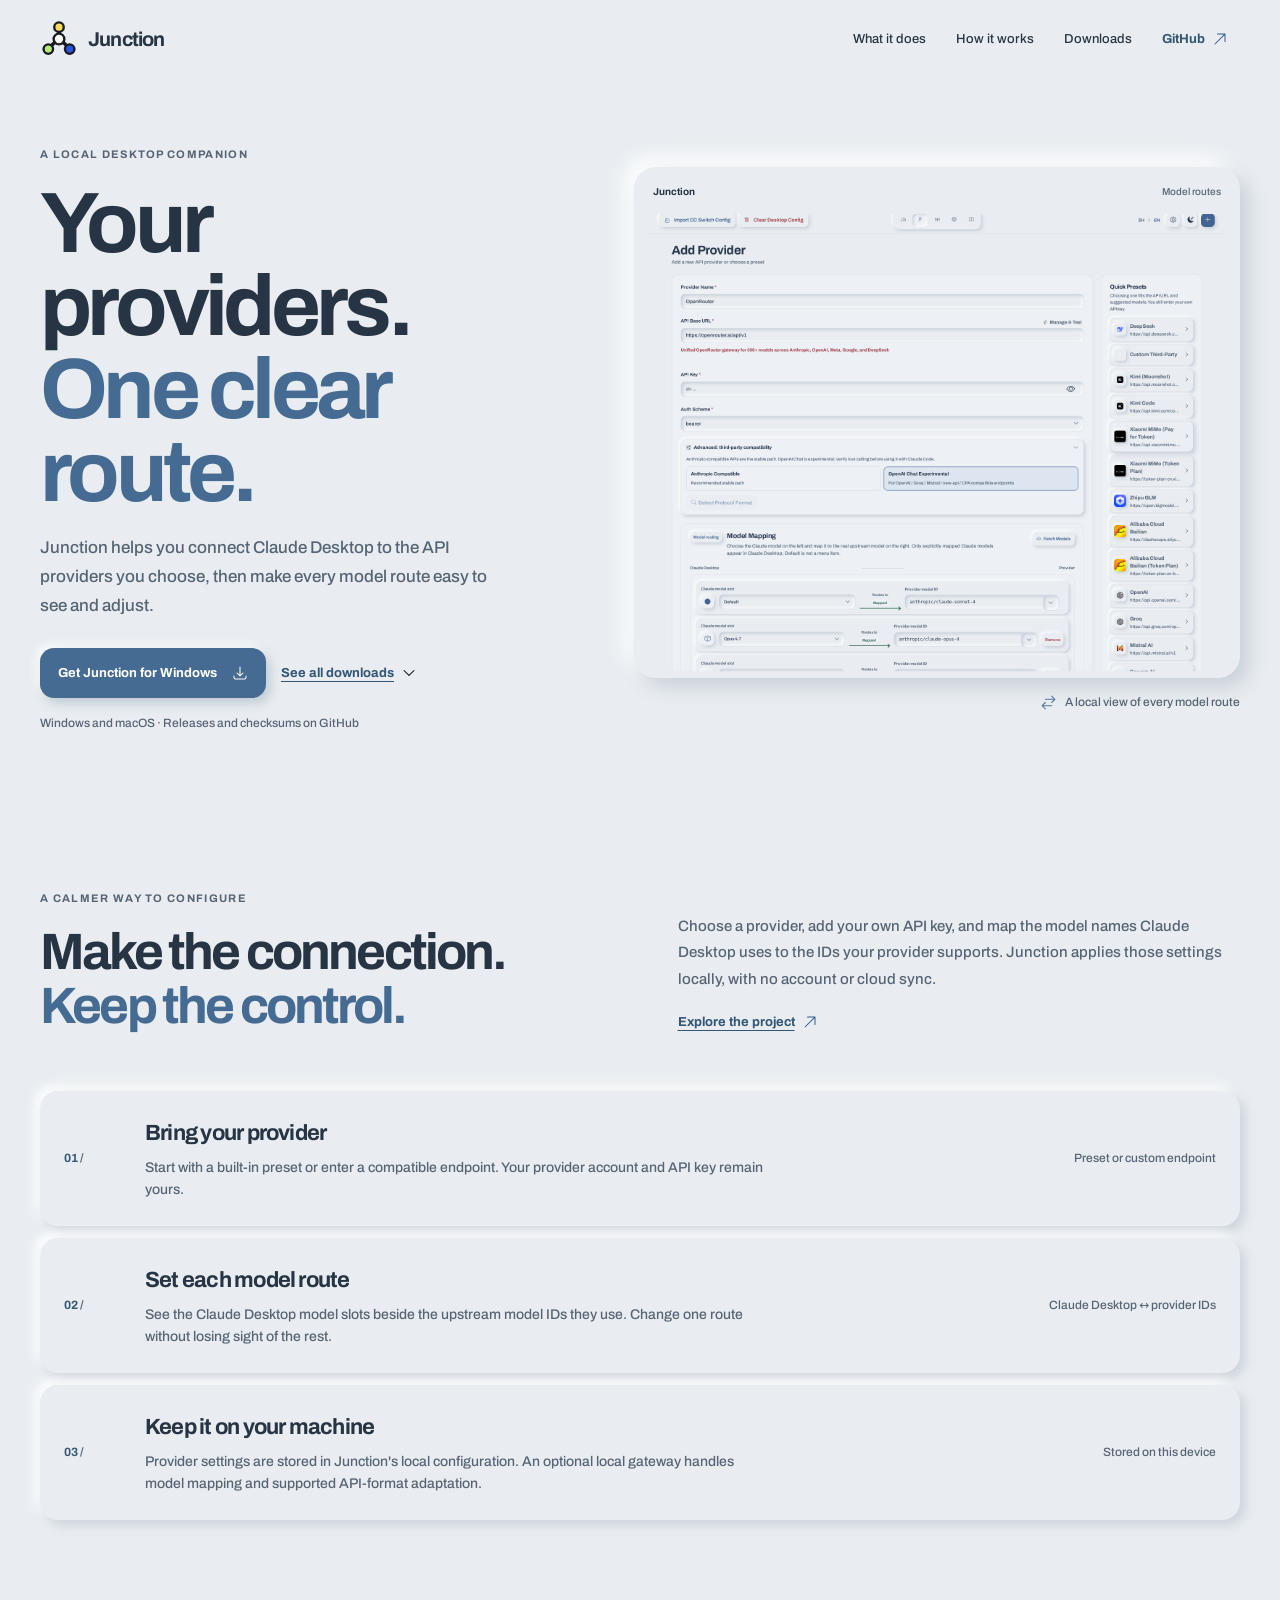
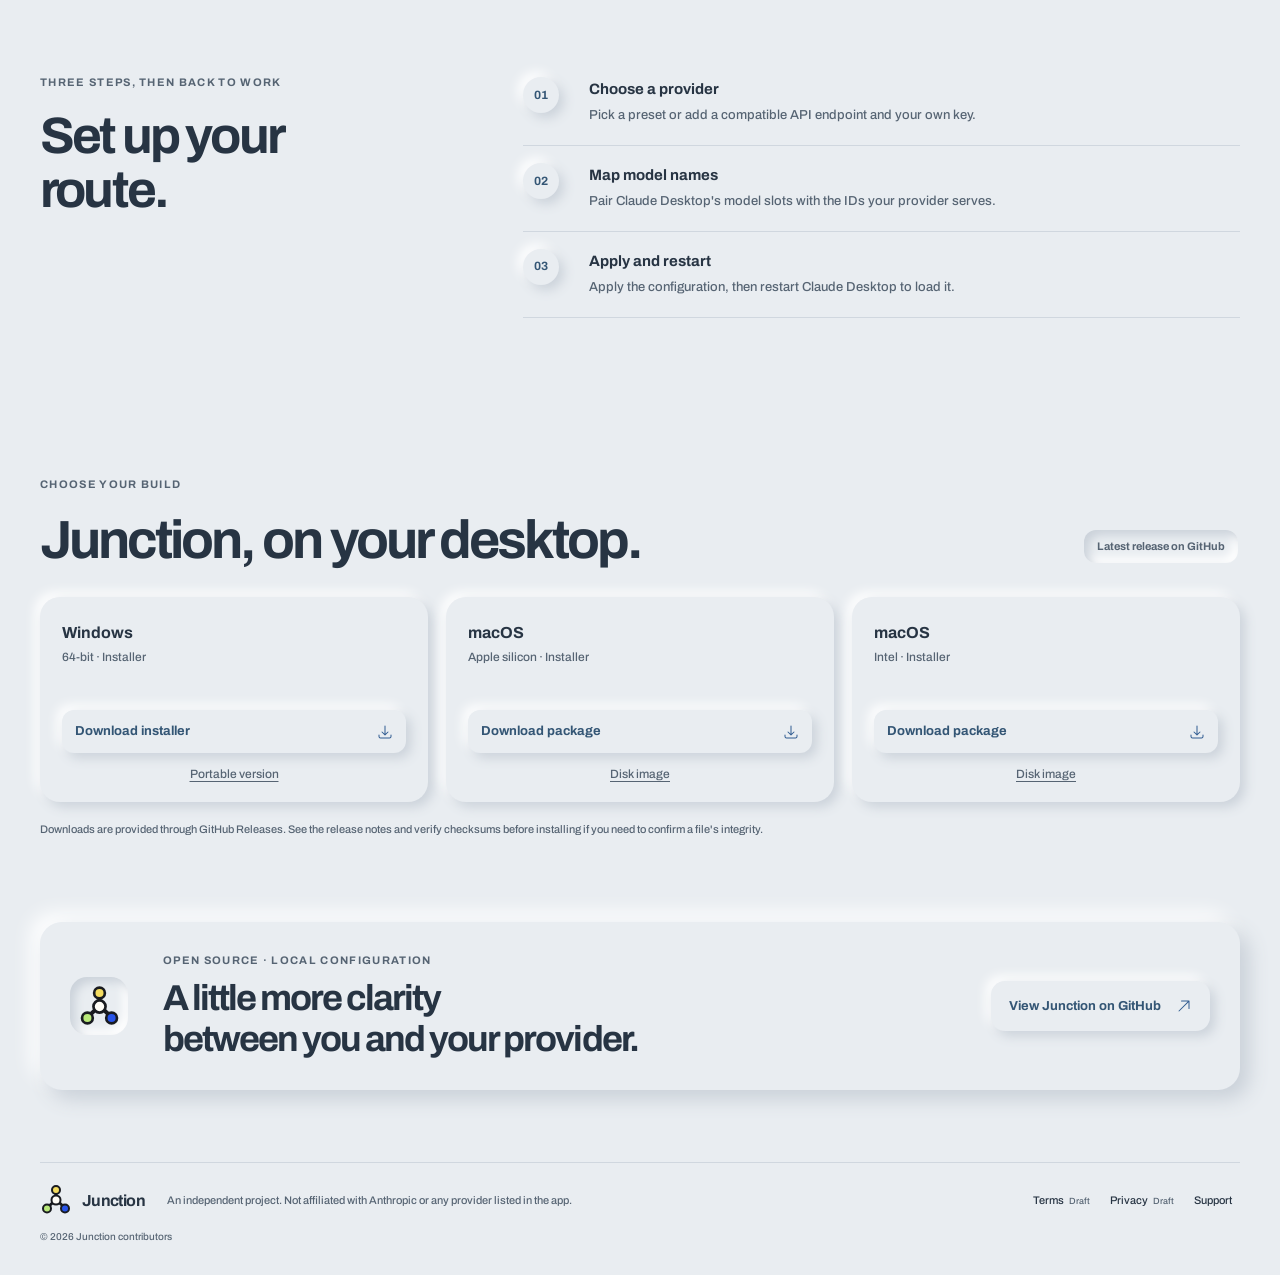
==== commit e02dd3d3: "Replace site neo-brutal styling with neumorphism Co-authored-by: arena-agent <297053741+arena-agent@" ====
--- a/site/index.html
+++ b/site/index.html
@@ -3,7 +3,7 @@
 <head>
   <meta charset="utf-8">
   <meta name="viewport" content="width=device-width, initial-scale=1">
-  <meta name="theme-color" content="#f4f0e7">
+  <meta name="theme-color" content="#e9edf1">
   <meta name="description" content="Junction keeps Claude Desktop provider settings and model routes in one clear, local control panel.">
   <title>Junction | Your providers, in one place</title>
   <link rel="icon" href="assets/junction-mark.svg" type="image/svg+xml">
@@ -34,7 +34,7 @@
   <main id="main">
     <section class="hero section-wrap" id="top" aria-labelledby="hero-title">
       <div class="hero-copy">
-        <p class="eyebrow"><span class="eyebrow-dot" aria-hidden="true"></span> A local desktop companion</p>
+        <p class="eyebrow">A local desktop companion</p>
         <h1 id="hero-title">Your providers.<br><span>One clear route.</span></h1>
         <p class="hero-lede">Junction helps you connect Claude Desktop to the API providers you choose, then make every model route easy to see and adjust.</p>
         <div class="hero-actions">
@@ -47,12 +47,11 @@
       </div>
       <div class="hero-visual">
         <div class="visual-frame">
-          <div class="visual-topbar" aria-hidden="true"><span></span><span></span><span></span><div>Junction · Model routes</div></div>
+          <div class="visual-topbar" aria-hidden="true"><span>Junction</span><span>Model routes</span></div>
           <img class="product-shot" src="assets/provider-routing.png" alt="Junction's model-routing patchboard, showing provider model IDs mapped to Claude Desktop model slots">
         </div>
         <p class="visual-caption"><img class="caption-icon" src="assets/icons/arrows-right-left.svg" alt="" aria-hidden="true"> A local view of every model route</p>
       </div>
-      <div class="hero-orbit" aria-hidden="true"><span></span><span></span><span></span></div>
     </section>
 
     <section class="intro section-wrap" id="features" aria-labelledby="intro-title">
@@ -70,17 +69,17 @@
       <article class="feature-row">
         <div class="feature-index">01 <span aria-hidden="true">/</span></div>
         <div class="feature-main"><h3>Bring your provider</h3><p>Start with a built-in preset or enter a compatible endpoint. Your provider account and API key remain yours.</p></div>
-        <div class="feature-aside"><span class="feature-symbol symbol-nodes" aria-hidden="true"><i></i><i></i><i></i></span><span>Provider choice, made visible</span></div>
+        <div class="feature-aside"><span>Preset or custom endpoint</span></div>
       </article>
       <article class="feature-row">
         <div class="feature-index">02 <span aria-hidden="true">/</span></div>
         <div class="feature-main"><h3>Set each model route</h3><p>See the Claude Desktop model slots beside the upstream model IDs they use. Change one route without losing sight of the rest.</p></div>
-        <div class="feature-aside"><span class="route-sample" aria-hidden="true"><b>Claude</b><i></i><b>Provider</b></span><span>Clear mappings, not guesswork</span></div>
+        <div class="feature-aside"><span>Claude Desktop ↔ provider IDs</span></div>
       </article>
       <article class="feature-row">
         <div class="feature-index">03 <span aria-hidden="true">/</span></div>
         <div class="feature-main"><h3>Keep it on your machine</h3><p>Provider settings are stored in Junction's local configuration. An optional local gateway handles model mapping and supported API-format adaptation.</p></div>
-        <div class="feature-aside"><img class="feature-icon" src="assets/icons/command-line.svg" alt="" aria-hidden="true"><span>Local by design</span></div>
+        <div class="feature-aside"><span>Stored on this device</span></div>
       </article>
     </section>
 
@@ -103,17 +102,17 @@
       </div>
       <div class="download-grid" id="download-grid" aria-live="polite">
         <article class="download-item" data-platform="windows">
-          <div class="download-platform"><span class="platform-glyph glyph-windows" aria-hidden="true"><i></i><i></i><i></i><i></i></span><div><h3>Windows</h3><p>64-bit · Installer</p></div></div>
+          <div class="download-platform"><div><h3>Windows</h3><p>64-bit · Installer</p></div></div>
           <a class="download-link" data-asset="windows-installer" href="https://github.com/sarang-cmd/junction/releases/latest" target="_blank" rel="noopener noreferrer">Download installer <img class="icon" src="assets/icons/arrow-down-tray.svg" alt="" aria-hidden="true"></a>
           <a class="download-secondary" data-asset="windows-portable" href="https://github.com/sarang-cmd/junction/releases/latest" target="_blank" rel="noopener noreferrer">Portable version</a>
         </article>
         <article class="download-item" data-platform="mac-arm">
-          <div class="download-platform"><span class="platform-glyph glyph-apple" aria-hidden="true">●</span><div><h3>macOS</h3><p>Apple silicon · Installer</p></div></div>
+          <div class="download-platform"><div><h3>macOS</h3><p>Apple silicon · Installer</p></div></div>
           <a class="download-link" data-asset="mac-arm-pkg" href="https://github.com/sarang-cmd/junction/releases/latest" target="_blank" rel="noopener noreferrer">Download package <img class="icon" src="assets/icons/arrow-down-tray.svg" alt="" aria-hidden="true"></a>
           <a class="download-secondary" data-asset="mac-arm-dmg" href="https://github.com/sarang-cmd/junction/releases/latest" target="_blank" rel="noopener noreferrer">Disk image</a>
         </article>
         <article class="download-item" data-platform="mac-intel">
-          <div class="download-platform"><span class="platform-glyph glyph-apple" aria-hidden="true">●</span><div><h3>macOS</h3><p>Intel · Installer</p></div></div>
+          <div class="download-platform"><div><h3>macOS</h3><p>Intel · Installer</p></div></div>
           <a class="download-link" data-asset="mac-intel-pkg" href="https://github.com/sarang-cmd/junction/releases/latest" target="_blank" rel="noopener noreferrer">Download package <img class="icon" src="assets/icons/arrow-down-tray.svg" alt="" aria-hidden="true"></a>
           <a class="download-secondary" data-asset="mac-intel-dmg" href="https://github.com/sarang-cmd/junction/releases/latest" target="_blank" rel="noopener noreferrer">Disk image</a>
         </article>
--- a/site/styles.css
+++ b/site/styles.css
@@ -10,153 +10,117 @@
   font-weight: 700;
   font-display: swap;
 }
-@font-face {
-  font-family: "Archivo";
-  src: url("assets/fonts/archivo-latin-800-normal.woff2") format("woff2");
-  font-weight: 800;
-  font-display: swap;
-}
 :root {
   color-scheme: light;
-  --paper: #f4f0e7;
-  --surface: #fffdf7;
-  --well: #e9e3d7;
-  --ink: #191b20;
-  --muted: #4d535d;
-  --line: #25282d;
-  --line-soft: #a7a39b;
-  --blue: #2854e8;
-  --blue-dark: #173bc0;
-  --yellow: #f4dc60;
-  --green: #b8e879;
-  --shadow: 5px 5px 0 var(--ink);
-  font-family: "Archivo", "Segoe UI", sans-serif;
+  --page: #e9edf1;
+  --surface: #e9edf1;
+  --surface-bright: #f1f4f7;
+  --ink: #273443;
+  --muted: #566473;
+  --line: #d0d7df;
+  --accent: #456b92;
+  --accent-dark: #345675;
+  --shadow-raised: 9px 9px 20px #c9d0d8, -9px -9px 20px #ffffff;
+  --shadow-soft: 5px 5px 12px #cbd2da, -5px -5px 12px #ffffff;
+  --shadow-pressed: inset 5px 5px 10px #cbd2da, inset -5px -5px 10px #ffffff;
+  font-family: "Archivo", "Segoe UI", system-ui, sans-serif;
   font-synthesis: none;
   text-rendering: optimizeLegibility;
   -webkit-font-smoothing: antialiased;
   -moz-osx-font-smoothing: grayscale;
 }
 * { box-sizing: border-box; }
-html { scroll-behavior: smooth; scroll-padding-top: 90px; background: var(--paper); }
-body { margin: 0; background: var(--paper); color: var(--ink); font-size: 16px; line-height: 1.55; }
+html { scroll-behavior: smooth; scroll-padding-top: 92px; background: var(--page); }
+body { margin: 0; background: var(--page); color: var(--ink); font-size: 16px; line-height: 1.6; }
 a { color: inherit; text-decoration-thickness: 1px; text-underline-offset: .2em; }
-a:focus-visible, button:focus-visible { outline: 3px solid var(--blue); outline-offset: 4px; box-shadow: 0 0 0 7px var(--yellow); }
+a:focus-visible, button:focus-visible { outline: 3px solid var(--accent-dark); outline-offset: 4px; }
 button, a { -webkit-tap-highlight-color: transparent; }
 img { display: block; max-width: 100%; }
 .sr-only, .skip-link:not(:focus) { position: absolute; width: 1px; height: 1px; padding: 0; margin: -1px; overflow: hidden; clip: rect(0,0,0,0); white-space: nowrap; border: 0; }
-.skip-link:focus { position: fixed; z-index: 20; top: 10px; left: 10px; padding: 10px 14px; border: 2px solid var(--ink); background: var(--yellow); color: var(--ink); }
+.skip-link:focus { position: fixed; z-index: 20; top: 10px; left: 10px; padding: 10px 14px; border-radius: 10px; background: var(--surface-bright); color: var(--ink); box-shadow: var(--shadow-raised); }
 .section-wrap, .header-inner { width: min(1200px, calc(100% - 56px)); margin-inline: auto; }
-.site-header { position: sticky; z-index: 10; top: 0; border-bottom: 2px solid var(--ink); background: var(--paper); }
-.header-inner { min-height: 76px; display: flex; align-items: center; justify-content: space-between; gap: 24px; }
-.brand { display: inline-flex; align-items: center; gap: 10px; color: var(--ink); text-decoration: none; font-size: 20px; font-weight: 800; letter-spacing: -.04em; white-space: nowrap; }
+.site-header { position: sticky; z-index: 10; top: 0; background: var(--page); }
+.header-inner { min-height: 78px; display: flex; align-items: center; justify-content: space-between; gap: 24px; }
+.brand { display: inline-flex; align-items: center; gap: 10px; color: var(--ink); text-decoration: none; font-size: 20px; font-weight: 700; letter-spacing: -.04em; white-space: nowrap; }
 .brand img { width: 38px; height: 38px; object-fit: contain; }
-.primary-nav { display: flex; align-items: center; gap: 8px; }
-.primary-nav a, .site-footer nav a { padding: 8px 10px; border: 2px solid transparent; color: var(--ink); text-decoration: none; font-size: 13px; font-weight: 700; }
-.primary-nav a:hover, .site-footer nav a:hover { border-color: var(--ink); background: var(--yellow); color: var(--ink); }
-.primary-nav .nav-github { display: inline-flex; align-items: center; gap: 7px; border-color: var(--ink); background: var(--blue); color: #fff; }
-.primary-nav .nav-github:hover { background: var(--blue-dark); }
-.menu-toggle { display: none; border: 2px solid var(--ink); border-radius: 3px; background: var(--yellow); padding: 9px; }
-.menu-lines, .menu-lines::before, .menu-lines::after { display: block; width: 22px; height: 2px; background: var(--ink); content: ""; transition: transform .16s ease; }
+.primary-nav { display: flex; align-items: center; gap: 6px; }
+.primary-nav a, .site-footer nav a { padding: 9px 12px; border-radius: 12px; color: var(--ink); text-decoration: none; font-size: 13px; font-weight: 500; }
+.primary-nav a:hover, .site-footer nav a:hover { background: var(--surface); box-shadow: var(--shadow-pressed); }
+.primary-nav .nav-github { display: inline-flex; align-items: center; gap: 7px; color: var(--accent-dark); font-weight: 700; }
+.menu-toggle { display: none; width: 44px; height: 44px; border: 0; border-radius: 14px; background: var(--surface); box-shadow: var(--shadow-soft); padding: 11px; }
+.menu-lines, .menu-lines::before, .menu-lines::after { display: block; width: 22px; height: 2px; border-radius: 2px; background: var(--ink); content: ""; transition: transform .16s ease; }
 .menu-lines::before { transform: translateY(-7px); }
 .menu-lines::after { transform: translateY(5px); }
-.hero { position: relative; display: grid; grid-template-columns: .94fr 1.06fr; align-items: center; min-height: 610px; gap: 48px; padding-block: 72px 84px; }
-.hero-copy { position: relative; z-index: 1; max-width: 530px; }
-.eyebrow { display: inline-flex; align-items: center; gap: 9px; margin: 0 0 18px; padding: 5px 8px; border: 1.5px solid var(--ink); background: var(--yellow); color: var(--ink); font-size: 11px; font-weight: 800; letter-spacing: .01em; }
-.eyebrow-dot { width: 8px; height: 8px; border: 2px solid var(--ink); border-radius: 50%; background: var(--green); }
+.hero { display: grid; grid-template-columns: .94fr 1.06fr; align-items: center; min-height: 610px; gap: 56px; padding-block: 68px 82px; }
+.hero-copy { max-width: 530px; }
+.eyebrow { margin: 0 0 18px; color: var(--muted); font-size: 11px; font-weight: 700; letter-spacing: .12em; text-transform: uppercase; }
 h1, h2, h3, p { margin-top: 0; }
-h1, h2 { font-weight: 800; letter-spacing: -.055em; }
-h1 { max-width: 600px; margin-bottom: 20px; font-size: clamp(3.5rem, 6.7vw, 6.3rem); line-height: .92; }
-h1 span { display: inline-block; color: var(--blue); }
-.hero-lede { max-width: 470px; margin-bottom: 27px; color: var(--muted); font-size: 17px; line-height: 1.62; }
-.hero-actions { display: flex; flex-wrap: wrap; align-items: center; gap: 12px; }
-.button { min-height: 49px; display: inline-flex; align-items: center; justify-content: center; gap: 18px; padding: 0 16px; border: 2px solid var(--ink); border-radius: 3px; font-size: 13px; font-weight: 800; text-decoration: none; transition: transform .12s ease, box-shadow .12s ease, background .12s ease; }
-.button:hover { transform: translate(-2px, -2px); box-shadow: 3px 3px 0 var(--ink); }
-.button-primary { color: #fff; background: var(--blue); box-shadow: 3px 3px 0 var(--ink); }
-.button-primary:hover { color: #fff; background: var(--blue-dark); }
-.button-secondary { color: var(--ink); background: var(--surface); }
-.button-secondary:hover { color: var(--ink); background: var(--yellow); }
+h1, h2 { font-weight: 700; letter-spacing: -.055em; }
+h1 { max-width: 600px; margin-bottom: 20px; font-size: clamp(3.5rem, 6.7vw, 6.2rem); line-height: .97; }
+h1 span, .section-heading h2 span { color: var(--accent); }
+.hero-lede { max-width: 470px; margin-bottom: 27px; color: var(--muted); font-size: 17px; line-height: 1.7; }
+.hero-actions { display: flex; flex-wrap: wrap; align-items: center; gap: 15px; }
+.button { min-height: 50px; display: inline-flex; align-items: center; justify-content: center; gap: 15px; padding: 0 18px; border: 0; border-radius: 14px; font-size: 13px; font-weight: 700; text-decoration: none; transition: background-color .16s ease, color .16s ease; }
+.button-primary { color: #fff; background: var(--accent); box-shadow: 4px 5px 12px #bec8d2, -3px -3px 9px #ffffff; }
+.button-primary:hover { color: #fff; background: var(--accent-dark); }
+.button-secondary { color: var(--accent-dark); background: var(--surface); box-shadow: var(--shadow-soft); }
+.button-secondary:hover { background: var(--surface-bright); }
 .icon { width: 16px; height: 16px; flex: none; object-fit: contain; }
 .button-primary .icon { filter: brightness(0) invert(1); }
-.caption-icon { width: 18px; height: 18px; flex: none; }
-.text-link { display: inline-flex; align-items: center; gap: 8px; color: var(--blue-dark); font-size: 13px; font-weight: 800; text-decoration: underline; text-decoration-thickness: 2px; text-underline-offset: 3px; }
+.caption-icon { width: 17px; height: 17px; flex: none; opacity: .8; }
+.text-link { display: inline-flex; align-items: center; gap: 7px; color: var(--accent-dark); font-size: 13px; font-weight: 700; text-decoration: underline; text-decoration-thickness: 1px; text-underline-offset: 4px; }
 .text-link:hover { color: var(--ink); }
 .release-note { margin: 16px 0 0; color: var(--muted); font-size: 12px; }
-.hero-visual { position: relative; z-index: 1; width: 100%; }
-.visual-frame { position: relative; padding: 10px 10px 0; border: 2px solid var(--ink); border-radius: 4px; background: var(--surface); box-shadow: 8px 8px 0 var(--ink); overflow: hidden; }
-.visual-topbar { position: relative; height: 34px; display: flex; align-items: center; gap: 6px; padding: 0 4px 9px; color: var(--muted); font-size: 10px; font-weight: 700; }
-.visual-topbar > span { width: 8px; height: 8px; border: 1px solid var(--ink); border-radius: 50%; background: var(--yellow); }
-.visual-topbar > span:nth-child(2) { background: var(--green); }
-.visual-topbar > span:nth-child(3) { background: #ff9f8b; }
-.visual-topbar > div { position: absolute; left: 50%; transform: translateX(-50%); white-space: nowrap; }
-.product-shot { width: 100%; border: 1.5px solid var(--ink); border-bottom: 0; border-radius: 2px 2px 0 0; object-fit: cover; object-position: top; }
-.visual-caption { display: flex; justify-content: flex-end; align-items: center; gap: 8px; margin: 15px 0 0; color: var(--muted); font-size: 12px; font-weight: 700; }
-.hero-orbit { position: absolute; top: 45px; right: -15px; width: 98px; height: 98px; display: grid; place-items: center; border: 2px solid var(--ink); border-radius: 50%; background: var(--green); box-shadow: 3px 3px 0 var(--ink); transform: rotate(9deg); }
-.hero-orbit::before { width: 47px; height: 47px; border: 2px solid var(--ink); border-radius: 50%; content: ""; }
-.hero-orbit::after { position: absolute; top: 10px; right: 18px; width: 13px; height: 13px; border: 2px solid var(--ink); border-radius: 50%; background: var(--yellow); content: ""; }
-.hero-orbit span { display: none; }
-.intro { display: grid; grid-template-columns: 1fr 1fr; gap: 75px; padding-block: 73px 58px; border-top: 2px solid var(--ink); }
-.section-heading h2, .how-heading h2 { margin: 0; font-size: clamp(2.5rem, 4vw, 4rem); line-height: 1.02; }
-.section-heading h2 span { color: var(--blue); }
+.hero-visual { width: 100%; }
+.visual-frame { padding: 13px 13px 0; border-radius: 22px; background: var(--surface); box-shadow: var(--shadow-raised); overflow: hidden; }
+.visual-topbar { min-height: 34px; display: flex; align-items: center; justify-content: space-between; gap: 12px; padding: 0 6px 9px; color: var(--muted); font-size: 10px; font-weight: 500; }
+.visual-topbar span:first-child { color: var(--ink); font-weight: 700; }
+.product-shot { width: 100%; border-radius: 13px 13px 0 0; object-fit: cover; object-position: top; }
+.visual-caption { display: flex; justify-content: flex-end; align-items: center; gap: 8px; margin: 15px 0 0; color: var(--muted); font-size: 12px; }
+.intro { display: grid; grid-template-columns: 1fr 1fr; gap: 75px; padding-block: 75px 58px; }
+.section-heading h2, .how-heading h2 { margin: 0; font-size: clamp(2.5rem, 4vw, 4rem); line-height: 1.05; }
 .intro-copy { max-width: 550px; align-self: end; }
-.intro-copy p { color: var(--muted); font-size: 15px; line-height: 1.72; }
-.feature-list { padding-bottom: 86px; }
-.feature-row { display: grid; grid-template-columns: 70px minmax(0, 1fr) 260px; align-items: center; gap: 25px; min-height: 150px; padding-block: 23px; border-top: 1.5px solid var(--line-soft); }
-.feature-row:last-child { border-bottom: 1.5px solid var(--line-soft); }
-.feature-index { color: var(--blue-dark); font-family: "IBM Plex Mono", monospace; font-size: 12px; font-weight: 700; }
+.intro-copy p { color: var(--muted); font-size: 15px; line-height: 1.78; }
+.feature-list { display: grid; gap: 12px; padding-bottom: 84px; }
+.feature-row { display: grid; grid-template-columns: 56px minmax(0, 1fr) 225px; align-items: center; gap: 25px; min-height: 135px; padding: 22px 24px; border-radius: 18px; background: var(--surface); box-shadow: var(--shadow-soft); }
+.feature-index { color: var(--accent-dark); font-size: 12px; font-weight: 700; }
 .feature-index span { color: var(--muted); }
-.feature-main h3 { margin: 0 0 5px; font-size: 25px; font-weight: 800; letter-spacing: -.035em; }
+.feature-main h3 { margin: 0 0 5px; font-size: 22px; font-weight: 700; letter-spacing: -.035em; }
 .feature-main p { max-width: 620px; margin: 0; color: var(--muted); font-size: 14px; }
-.feature-aside { display: flex; align-items: center; justify-content: flex-end; gap: 15px; color: var(--muted); font-size: 11px; font-weight: 700; text-align: right; }
-.feature-icon { width: 43px; height: 43px; flex: none; }
-.feature-symbol { position: relative; width: 68px; height: 46px; flex: none; }
-.symbol-nodes::before, .symbol-nodes::after { position: absolute; top: 21px; left: 13px; width: 41px; height: 2px; background: var(--ink); content: ""; }
-.symbol-nodes::after { top: 10px; left: 33px; width: 2px; height: 23px; }
-.symbol-nodes i { position: absolute; z-index: 1; width: 12px; height: 12px; border: 2px solid var(--ink); border-radius: 50%; background: var(--yellow); }
-.symbol-nodes i:nth-child(1) { top: 16px; left: 7px; }
-.symbol-nodes i:nth-child(2) { top: 5px; left: 29px; background: var(--green); }
-.symbol-nodes i:nth-child(3) { top: 16px; right: 7px; background: var(--blue); }
-.route-sample { width: 165px; display: flex; align-items: center; justify-content: center; gap: 9px; color: var(--ink); font-family: "IBM Plex Mono", monospace; font-size: 9px; }
-.route-sample i { position: relative; width: 35px; height: 2px; background: var(--blue); }
-.route-sample i::after { position: absolute; top: -3px; right: 0; width: 7px; height: 7px; border-top: 2px solid var(--blue); border-right: 2px solid var(--blue); transform: rotate(45deg); content: ""; }
-.how { display: grid; grid-template-columns: .72fr 1.28fr; gap: 80px; padding-block: 72px 91px; border-top: 2px solid var(--ink); }
+.feature-aside { color: var(--muted); font-size: 12px; text-align: right; }
+.how { display: grid; grid-template-columns: .72fr 1.28fr; gap: 80px; padding-block: 70px 90px; }
 .how-heading h2 { max-width: 350px; }
 .steps { list-style: none; margin: 0; padding: 0; }
-.steps li { display: grid; grid-template-columns: 48px 1fr; gap: 18px; padding: 17px 0 19px; border-bottom: 1.5px solid var(--line-soft); }
+.steps li { display: grid; grid-template-columns: 48px 1fr; gap: 18px; padding: 17px 0 19px; border-bottom: 1px solid var(--line); }
 .steps li:first-child { padding-top: 3px; }
-.step-number { display: grid; place-items: center; width: 35px; height: 35px; border: 2px solid var(--ink); background: var(--yellow); font-family: "IBM Plex Mono", monospace; font-size: 13px; font-weight: 700; }
-.steps h3 { margin: 0 0 4px; font-size: 15px; font-weight: 800; }
+.step-number { width: 36px; height: 36px; display: grid; place-items: center; border-radius: 50%; background: var(--surface); box-shadow: var(--shadow-soft); color: var(--accent-dark); font-size: 12px; font-weight: 700; }
+.steps h3 { margin: 0 0 4px; font-size: 15px; font-weight: 700; }
 .steps p { max-width: 470px; margin: 0; color: var(--muted); font-size: 13px; }
-.downloads { padding-block: 72px 83px; border-top: 2px solid var(--ink); }
+.downloads { padding-block: 68px 83px; }
 .downloads-heading { display: flex; align-items: end; justify-content: space-between; gap: 24px; margin-bottom: 28px; }
-.downloads-heading h2 { margin: 0; font-size: clamp(2.2rem, 4.2vw, 3.6rem); line-height: 1; }
-.download-version { margin: 0 2px 6px 0; padding: 5px 8px; border: 1px solid var(--ink); background: var(--green); color: var(--ink); font-family: "IBM Plex Mono", monospace; font-size: 11px; font-weight: 700; }
-.download-grid { display: grid; grid-template-columns: repeat(3, 1fr); border: 2px solid var(--ink); background: var(--surface); box-shadow: var(--shadow); }
-.download-item { min-height: 202px; display: flex; flex-direction: column; padding: 23px 22px 18px; }
-.download-item + .download-item { border-left: 2px solid var(--ink); }
-.download-platform { display: flex; align-items: center; gap: 14px; margin-bottom: 20px; }
-.download-platform h3 { margin: 0 0 2px; font-size: 16px; font-weight: 800; }
+.downloads-heading h2 { margin: 0; font-size: clamp(2.2rem, 4.2vw, 3.5rem); line-height: 1.08; }
+.download-version { margin: 0 2px 6px 0; padding: 8px 13px; border-radius: 12px; background: var(--surface); box-shadow: var(--shadow-pressed); color: var(--muted); font-size: 11px; font-weight: 700; }
+.download-grid { display: grid; grid-template-columns: repeat(3, 1fr); gap: 18px; }
+.download-item { min-height: 205px; display: flex; flex-direction: column; padding: 23px 22px 18px; border-radius: 20px; background: var(--surface); box-shadow: var(--shadow-soft); }
+.download-platform { display: flex; align-items: center; min-height: 45px; margin-bottom: 20px; }
+.download-platform h3 { margin: 0 0 2px; font-size: 16px; font-weight: 700; }
 .download-platform p { margin: 0; color: var(--muted); font-size: 12px; }
-.platform-glyph { width: 34px; height: 34px; display: grid; flex: none; place-content: center; }
-.glyph-windows { grid-template-columns: 9px 9px; grid-template-rows: 9px 9px; gap: 2px; transform: skewY(-6deg); }
-.glyph-windows i { background: var(--blue); }
-.glyph-apple { color: var(--ink); font-size: 26px; line-height: 1; }
-.download-link { display: inline-flex; align-items: center; justify-content: space-between; margin-top: auto; padding: 9px 0 8px; border-top: 1px solid var(--line-soft); color: var(--blue-dark); font-size: 13px; font-weight: 800; text-decoration: none; }
-.download-link:hover { color: var(--ink); text-decoration: underline; }
-.download-secondary { width: fit-content; margin-top: 7px; color: var(--muted); font-size: 12px; font-weight: 650; text-decoration: underline; }
-.download-secondary:hover { color: var(--blue-dark); }
-.download-footnote { max-width: 810px; margin: 15px 0 0; color: var(--muted); font-size: 11px; line-height: 1.7; }
-.closing { display: grid; grid-template-columns: 70px 1fr auto; align-items: center; gap: 25px; margin-block: 0 75px; padding: 31px; border: 2px solid var(--ink); background: var(--yellow); box-shadow: var(--shadow); }
-.closing-mark { width: 62px; height: 62px; display: grid; place-items: center; border: 2px solid var(--ink); background: var(--surface); }
-.closing-mark img { width: 49px; height: 49px; }
-.closing .eyebrow { margin-bottom: 8px; background: var(--surface); }
-.closing h2 { margin: 0; font-size: clamp(1.7rem, 3vw, 2.25rem); line-height: 1.1; }
-.closing .button-secondary { background: var(--surface); }
-.site-footer { display: grid; grid-template-columns: auto 1fr auto; gap: 10px 22px; align-items: center; padding-block: 21px 30px; border-top: 2px solid var(--ink); }
+.download-link { min-height: 43px; display: inline-flex; align-items: center; justify-content: space-between; gap: 12px; margin-top: auto; padding: 0 13px; border-radius: 12px; background: var(--surface); box-shadow: var(--shadow-soft); color: var(--accent-dark); font-size: 13px; font-weight: 700; text-decoration: none; }
+.download-link:hover { background: var(--surface-bright); }
+.download-secondary { width: fit-content; margin: 12px auto 0; color: var(--muted); font-size: 12px; font-weight: 500; text-decoration: underline; text-underline-offset: 3px; }
+.download-secondary:hover { color: var(--accent-dark); }
+.download-footnote { max-width: 810px; margin: 18px 0 0; color: var(--muted); font-size: 11px; line-height: 1.7; }
+.closing { display: grid; grid-template-columns: 68px 1fr auto; align-items: center; gap: 25px; margin-block: 0 72px; padding: 30px; border-radius: 22px; background: var(--surface); box-shadow: var(--shadow-raised); }
+.closing-mark { width: 58px; height: 58px; display: grid; place-items: center; border-radius: 17px; background: var(--surface); box-shadow: var(--shadow-pressed); }
+.closing-mark img { width: 43px; height: 43px; }
+.closing .eyebrow { margin-bottom: 8px; }
+.closing h2 { margin: 0; font-size: clamp(1.7rem, 3vw, 2.25rem); line-height: 1.15; }
+.site-footer { display: grid; grid-template-columns: auto 1fr auto; gap: 10px 22px; align-items: center; padding-block: 21px 30px; border-top: 1px solid var(--line); }
 .footer-brand { font-size: 16px; }
 .footer-brand img { width: 32px; height: 32px; }
 .footer-note { margin: 0; color: var(--muted); font-size: 11px; }
 .site-footer nav { display: flex; gap: 4px; }
-.site-footer nav a { padding: 5px 7px; font-size: 11px; }
+.site-footer nav a { padding: 6px 8px; font-size: 11px; }
 .draft-label { margin-left: 3px; color: var(--muted); font-size: 9px; }
 .copyright { grid-column: 1 / -1; margin: 3px 0 0; color: var(--muted); font-size: 10px; }
 
@@ -164,71 +128,63 @@
 .legal-page { min-height: 65vh; padding-block: 78px 90px; }
 .legal-page .eyebrow { margin-bottom: 14px; }
 .legal-page h1 { max-width: 760px; font-size: clamp(3rem, 6vw, 4.8rem); }
-.legal-page .legal-intro { max-width: 720px; margin-bottom: 36px; padding: 17px 20px; border: 2px solid var(--ink); border-left-width: 8px; background: var(--yellow); color: var(--ink); font-size: 14px; }
+.legal-page .legal-intro { max-width: 720px; margin-bottom: 36px; padding: 18px 20px; border-radius: 15px; background: var(--surface); box-shadow: var(--shadow-pressed); color: var(--ink); font-size: 14px; }
 .legal-copy { max-width: 740px; }
-.legal-copy h2 { margin: 35px 0 10px; font-size: 18px; font-weight: 800; letter-spacing: -.02em; }
+.legal-copy h2 { margin: 35px 0 10px; font-size: 18px; font-weight: 700; letter-spacing: -.02em; }
 .legal-copy p, .legal-copy li { color: var(--muted); font-size: 14px; line-height: 1.8; }
 .legal-copy ul { padding-left: 22px; }
-.legal-copy a, .legal-back { color: var(--blue-dark); }
-.legal-back { display: inline-flex; margin-top: 32px; font-size: 14px; font-weight: 800; }
+.legal-copy a, .legal-back { color: var(--accent-dark); }
+.legal-back { display: inline-flex; margin-top: 32px; font-size: 14px; font-weight: 700; }
 
 @media (max-width: 920px) {
   .section-wrap, .header-inner { width: min(100% - 44px, 740px); }
   .hero { grid-template-columns: 1fr; gap: 39px; padding-block: 60px 70px; }
   .hero-copy { max-width: 670px; }
   .hero-visual { max-width: 700px; margin-inline: auto; }
-  .hero-orbit { top: 28px; right: -20px; }
   .intro { gap: 42px; }
-  .feature-row { grid-template-columns: 55px 1fr 210px; gap: 18px; }
+  .feature-row { grid-template-columns: 46px 1fr 190px; gap: 18px; }
   .how { gap: 42px; }
   .closing { grid-template-columns: 65px 1fr; }
   .closing .button { grid-column: 2; justify-self: start; }
 }
 @media (max-width: 640px) {
   .section-wrap, .header-inner { width: calc(100% - 36px); }
-  .header-inner { min-height: 66px; }
+  .header-inner { min-height: 68px; }
   .brand { font-size: 18px; }
   .brand img { width: 34px; height: 34px; }
   .menu-toggle { display: block; }
-  .primary-nav { position: absolute; top: 64px; right: 18px; left: 18px; display: none; flex-direction: column; align-items: stretch; gap: 0; padding: 7px; border: 2px solid var(--ink); background: var(--surface); box-shadow: 4px 4px 0 var(--ink); }
+  .primary-nav { position: absolute; top: 64px; right: 18px; left: 18px; display: none; flex-direction: column; align-items: stretch; gap: 4px; padding: 9px; border-radius: 18px; background: var(--page); box-shadow: var(--shadow-raised); }
   .primary-nav.is-open { display: flex; }
-  .primary-nav a { padding: 11px 9px; }
-  .primary-nav a + a { border-top: 1px solid var(--line-soft); }
-  .primary-nav .nav-github { margin-top: 5px; border-top: 2px solid var(--ink); }
+  .primary-nav a { padding: 11px 10px; }
+  .primary-nav .nav-github { margin-top: 3px; }
   .hero { min-height: auto; gap: 34px; padding-block: 48px 58px; }
   .eyebrow { margin-bottom: 14px; font-size: 10px; }
-  h1 { font-size: clamp(3.2rem, 14vw, 4.6rem); }
+  h1 { font-size: clamp(3.2rem, 14vw, 4.5rem); }
   .hero-lede { font-size: 15px; }
   .hero-actions { align-items: flex-start; flex-direction: column; gap: 15px; }
-  .hero-orbit { top: 18px; right: -18px; width: 67px; height: 67px; }
-  .hero-orbit::before { width: 31px; height: 31px; }
-  .hero-orbit::after { top: 7px; right: 12px; width: 10px; height: 10px; }
-  .visual-frame { padding: 7px 7px 0; box-shadow: 5px 5px 0 var(--ink); }
-  .visual-topbar { height: 28px; padding-bottom: 7px; font-size: 8px; }
+  .visual-frame { padding: 9px 9px 0; border-radius: 18px; }
+  .visual-topbar { min-height: 30px; font-size: 9px; }
+  .product-shot { border-radius: 10px 10px 0 0; }
   .visual-caption { margin-top: 10px; font-size: 10px; }
   .intro { grid-template-columns: 1fr; gap: 18px; padding-block: 54px 40px; }
   .section-heading h2, .how-heading h2 { font-size: 2.65rem; }
   .intro-copy p { font-size: 14px; }
-  .feature-list { padding-bottom: 58px; }
-  .feature-row { grid-template-columns: 38px 1fr; gap: 11px; min-height: unset; padding-block: 21px; }
-  .feature-index { font-size: 10px; }
-  .feature-main h3 { font-size: 21px; }
+  .feature-list { gap: 11px; padding-bottom: 58px; }
+  .feature-row { grid-template-columns: 34px 1fr; gap: 10px; min-height: unset; padding: 19px 17px; border-radius: 15px; }
+  .feature-index { padding-top: 3px; font-size: 10px; }
+  .feature-main h3 { font-size: 20px; }
   .feature-main p { font-size: 13px; }
-  .feature-aside { grid-column: 2; justify-content: flex-start; gap: 8px; margin-top: 4px; text-align: left; }
-  .feature-aside > span:last-child { font-size: 10px; }
-  .feature-symbol { transform: scale(.76); transform-origin: left center; width: 53px; margin-right: -8px; }
-  .route-sample { width: 130px; }
+  .feature-aside { grid-column: 2; margin-top: -4px; text-align: left; font-size: 11px; }
   .how { grid-template-columns: 1fr; gap: 25px; padding-block: 53px 62px; }
-  .steps li { grid-template-columns: 40px 1fr; gap: 12px; }
+  .steps li { grid-template-columns: 42px 1fr; gap: 12px; }
   .downloads { padding-block: 54px 60px; }
   .downloads-heading { align-items: flex-start; flex-direction: column; gap: 12px; margin-bottom: 21px; }
   .downloads-heading h2 { font-size: 2.6rem; }
-  .download-grid { grid-template-columns: 1fr; }
-  .download-item { min-height: 165px; padding: 19px; }
-  .download-item + .download-item { border-top: 2px solid var(--ink); border-left: 0; }
-  .download-platform { margin-bottom: 12px; }
-  .closing { grid-template-columns: 48px 1fr; gap: 14px; margin-bottom: 50px; padding: 19px 15px; }
-  .closing-mark { width: 46px; height: 46px; }
+  .download-grid { grid-template-columns: 1fr; gap: 13px; }
+  .download-item { min-height: 165px; padding: 19px; border-radius: 17px; }
+  .download-platform { min-height: 38px; margin-bottom: 14px; }
+  .closing { grid-template-columns: 48px 1fr; gap: 14px; margin-bottom: 50px; padding: 19px 15px; border-radius: 18px; }
+  .closing-mark { width: 46px; height: 46px; border-radius: 14px; }
   .closing-mark img { width: 37px; height: 37px; }
   .closing h2 { font-size: 1.55rem; }
   .closing .button { grid-column: 1 / -1; }
@@ -238,6 +194,7 @@
   .copyright { grid-row: 4; }
   .legal-page { padding-block: 55px 67px; }
   .legal-page h1 { font-size: 3.1rem; }
+  .legal-page .legal-intro { padding: 15px 16px; }
 }
 @media (prefers-reduced-motion: reduce) {
   *, *::before, *::after { scroll-behavior: auto !important; animation-duration: .01ms !important; animation-iteration-count: 1 !important; transition-duration: .01ms !important; }
